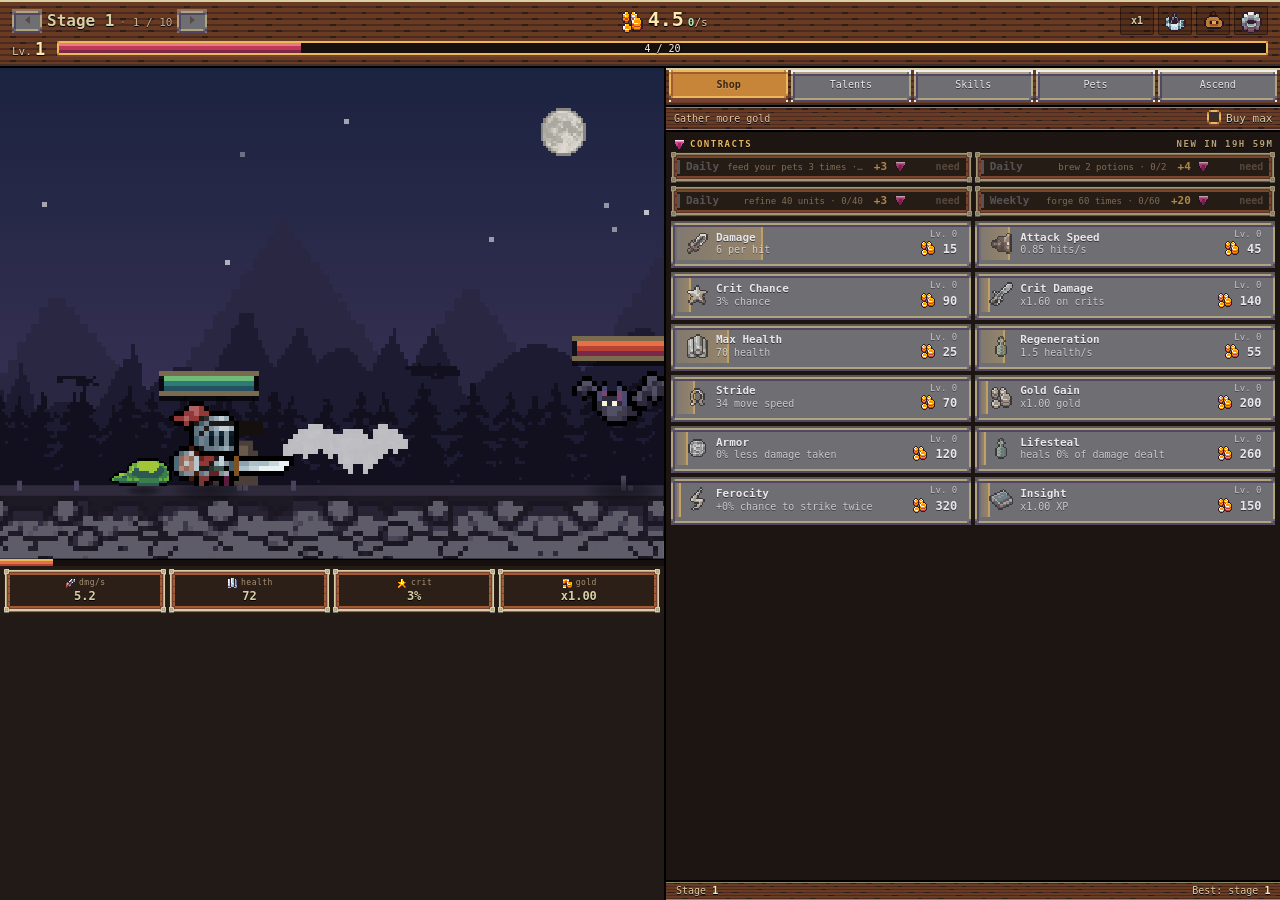
==== index.html @ 972f8a3c "The ladder gets its true top: Awaken keeps its trophies, the Singularity becomes a door The first cu" ====
<!DOCTYPE html>
<html lang="en">
<head>
<meta charset="utf-8">
<meta name="viewport" content="width=device-width, initial-scale=1, viewport-fit=cover, user-scalable=no">
<meta name="theme-color" content="#14121c">
<meta name="description" content="Idle RPG: the hero walks a straight line, kills on its own and clears stages while you buy upgrades, level up and spend skill points.">
<title>Little RPG</title>
<link rel="icon" href="assets/icons/icons.png" type="image/png">
<link rel="stylesheet" href="styles.css">
</head>
<body>

<div id="app">

  <!-- ===== UI ===== -->
  <header class="hud" id="hud">
    <div class="hud__row">
      <div class="hud__stage">
        <button class="stepper stepper--prev" id="stage-prev" type="button" aria-label="Previous stage"></button>
        <span class="hud__stage-label">
          <span class="hud__stage-name" id="stage-name">Stage 1</span>
          <span class="hud__stage-sub" id="stage-sub">0 / 10</span>
        </span>
        <button class="stepper stepper--next" id="stage-next" type="button" aria-label="Next stage"></button>
      </div>
      <span class="purse">
        <i class="ico ico--gold"></i><b class="purse__now" id="stat-gold">0</b>
        <span class="purse__rate"><b id="stat-gps">0</b>/s</span>
      </span>
      <!-- Top right, where settings live everywhere else. The store sits
           beside it and only exists when a real one answered: see
           src/store/billing.js. -->
      <span class="hud__tools">
        <!-- Sim speed. x2 opens with the first rebirth, x3 with the first
             awakening; a tap past the gate says which door is shut. -->
        <button class="hud__btn hud__btn--speed" id="btn-speed" type="button"
                aria-label="Game speed">x1</button>
        <!-- The boards. Only exists when a backend is configured
             (src/net/config.js); an unconfigured build stays fully offline. -->
        <button class="hud__btn" id="btn-ranks" type="button" hidden
                aria-label="Leaderboards"><i class="ico ico--crown"></i></button>
        <button class="hud__btn" id="btn-store" type="button"
                aria-label="Store"><i class="ico ico--shop"></i></button>
        <button class="hud__btn" id="btn-options" type="button"
                aria-label="Options"><i class="ico ico--gear"></i></button>
      </span>
    </div>
    <div class="hud__row hud__row--xp">
      <span class="hud__lvl">Lv.<b id="stat-level">1</b></span>
      <!-- Row two, not beside the gold: the top row is already clipping its
           own rate at 320px. Stays out of sight until a dungeon pays the
           first one, so the shop introduces itself by handing you something. -->
      <button class="fed gems" id="gem-pill" type="button" hidden>
        <i class="ico ico--sm ico--gem"></i><b id="stat-gems">0</b>
      </button>
      <span class="fed" id="fed" hidden><i class="ico ico--sm ico--regen"></i><b id="fed-time">0</b>s</span>
      <span class="fed" id="brews" hidden><i class="ico ico--sm ico--bolt"></i><b id="brews-n">0</b></span>
      <div class="xpbar" role="progressbar" aria-label="Experience">
        <div class="xpbar__fill" id="xp-fill"></div>
        <span class="xpbar__text" id="xp-text">0 / 20</span>
      </div>
    </div>
  </header>

  <!-- ===== FIGHT =====
       The arena and the stat readout travel together: portrait stacks them
       like every other band (`display: contents`, so this wrapper is not
       even a box), landscape makes them the left column. -->
  <div class="stage-col">
  <section class="arena" id="arena">
    <canvas id="stage"></canvas>
    <div class="arena__progress">
      <div class="arena__progress-fill" id="stage-progress"></div>
    </div>
    <div class="arena__boss" id="boss-timer" hidden>
      <i class="ico ico--boss"></i><span id="boss-timer-value">0.0</span>s
    </div>
    <div class="arena__toast" id="toast" hidden></div>
    <!-- Contextual action, bottom of the arena: retry a held boss, enter a
         dungeon, or walk out of one. Only ever one at a time. -->
    <div class="arena__act" id="arena-act" hidden>
      <button class="act-btn" id="act-boss" type="button" hidden>Try boss</button>
      <button class="act-btn" id="act-enter" type="button" hidden></button>
      <button class="act-btn act-btn--blood" id="act-blood" type="button" hidden>Bloodmoon</button>
      <button class="act-btn act-btn--out" id="act-leave" type="button" hidden>Leave</button>
    </div>
  </section>

  <dl class="statbar">
    <div><dt><i class="ico ico--sm ico--damage"></i>dmg/s</dt><dd id="sb-dps">0</dd></div>
    <div><dt><i class="ico ico--sm ico--health"></i>health</dt><dd id="sb-hp">0</dd></div>
    <div><dt><i class="ico ico--sm ico--crit"></i>crit</dt><dd id="sb-crit">0%</dd></div>
    <div><dt><i class="ico ico--sm ico--gold"></i>gold</dt><dd id="sb-gold">x1</dd></div>
  </dl>
  </div>

  <!-- ===== TABBED PANEL ===== -->
  <section class="panel">
    <nav class="tabs" id="tabs" role="tablist">
      <button class="tab is-on" data-tab="upgrades" type="button" role="tab">Shop</button>
      <button class="tab" data-tab="talents" type="button" role="tab">
        Talents<i class="pip" id="pip-talents" hidden></i>
      </button>
      <button class="tab" data-tab="forge" type="button" role="tab" id="tab-forge" hidden>
        Forge<i class="pip" id="pip-forge" hidden></i>
      </button>
      <!-- from here the strip reads as the journey: work, friends, the
           dead, the sky, the leap -->
      <button class="tab" data-tab="skills" type="button" role="tab">
        Skills<i class="pip" id="pip-skills" hidden></i>
      </button>
      <button class="tab" data-tab="pets" type="button" role="tab">
        Pets<i class="pip" id="pip-pets" hidden></i>
      </button>
      <!-- the hall a rebirth opens: your past lives shop for you -->
      <button class="tab" data-tab="hall" type="button" role="tab" id="tab-hall" hidden>
        Ancestors<i class="pip" id="pip-hall" hidden></i>
      </button>
      <!-- the awakening's own rewards: the bestiary and the jewels -->
      <button class="tab" data-tab="awaken" type="button" role="tab" id="tab-awaken" hidden>
        Awaken
      </button>
      <button class="tab" data-tab="prestige" type="button" role="tab">
        Ascend<i class="pip" id="pip-prestige" hidden></i>
      </button>
      <!-- past every reset: the sky the Singularity ceremony opens -->
      <button class="tab" data-tab="cosmos" type="button" role="tab" id="tab-cosmos" hidden>
        Singularity<i class="pip" id="pip-cosmos" hidden></i>
      </button>
    </nav>

    <!-- tab 1: gold upgrades, with the day's contracts pinned on top -->
    <div class="pane is-on" id="pane-upgrades">
      <div class="pane__head">
        <span class="pane__hint" id="shop-hint"></span>
        <label class="toggle">
          <input type="checkbox" id="buy-max">
          <span>Buy max</span>
        </label>
      </div>
      <ul class="shop" id="shop-list">
        <li class="quests" id="quests-wrap">
          <h3 class="sect sect--quests"><i class="ico ico--sm ico--gem"></i>
            <span id="quests-title">Contracts</span>
            <em class="quests__next" id="quests-next"></em></h3>
          <div class="keys" id="quests"></div>
        </li>
      </ul>
    </div>

    <!-- tab 2: skill trees (levels and relics) -->
    <div class="pane" id="pane-talents">
      <div class="pane__head">
        <div class="segmented" id="tree-switch">
          <button class="is-on" data-tree="talents" type="button">Talents</button>
          <button data-tree="relics" type="button">Relics</button>
          <button data-tree="souls" type="button" id="tree-tab-souls" hidden>
            Souls<i class="pip" id="pip-souls" hidden></i>
          </button>
        </div>
        <span class="pane__points" id="tree-points"></span>
        <button class="link" id="btn-respec" type="button">respec</button>
      </div>
      <p class="pane__detail" id="tree-detail">Tap a node to invest.</p>
      <div class="tree-scroll" id="tree-talents"></div>
      <div class="tree-scroll" id="tree-relics" hidden></div>
      <div class="tree-scroll" id="tree-souls" hidden></div>
    </div>

    <!-- tab 3: gathering skills. One tool at a time, which is the tradeoff. -->
    <div class="pane" id="pane-skills">
      <div class="pane__head">
        <div class="segmented" id="skill-switch">
          <button class="is-on" data-skill="mining" type="button">Mining</button>
          <button data-skill="chopping" type="button">Chopping</button>
          <button data-skill="fishing" type="button">Fishing</button>
          <button data-skill="farming" type="button">Farming</button>
          <button data-skill="smithing" type="button">Smithing</button>
          <button data-skill="alchemy" type="button">Alchemy</button>
          <button data-skill="cooking" type="button">Cooking</button>
        </div>
        <button class="link" id="btn-respec-skill" type="button">respec</button>
      </div>

      <div class="skillbar">
        <span class="pane__points" id="skill-points"></span>
        <button class="equip" id="skill-equip" type="button">
          <i class="ico ico--lg" id="equip-icon"></i>
          <span id="equip-label">Equip</span>
        </button>
        <div class="xpbar" role="progressbar" aria-label="Skill experience">
          <div class="xpbar__fill xpbar__fill--ore" id="skill-xp-fill"></div>
          <span class="xpbar__text" id="skill-xp-text">0 / 30</span>
        </div>
      </div>

      <div class="stock" id="stock"></div>

      <!-- smithing has no line and no tool: it shows what it does instead -->
      <div class="workshop" id="workshop" hidden>
        <h3 class="sect"><i class="ico ico--sm ico--relic"></i> Dungeon keys</h3>
        <div class="keys" id="keys"></div>
        <h3 class="sect"><i class="ico ico--sm ico--dust"></i> What smithing gives you</h3>
        <dl class="odds" id="smith-odds"></dl>
        <dl class="facts">
          <div><dt>Forge cost</dt><dd id="smith-cost">x1</dd></div>
          <div><dt>Refining, all skills</dt><dd id="smith-refine">x1</dd></div>
          <div><dt>Dust back on a miss</dt><dd id="smith-scrap">30%</dd></div>
          <div><dt>Never rolls below</dt><dd id="smith-floor">Common</dd></div>
        </dl>
      </div>

      <!-- alchemy has no line either: its bench is the cauldron, and every
           brew levels the skill. Shown only on the Alchemy switch. -->
      <div class="workshop" id="cauldron-wrap" hidden>
        <h3 class="sect" id="cauldron-title"><i class="ico ico--sm ico--regen"></i> Cauldron</h3>
        <div class="keys" id="cauldron"></div>
      </div>

      <!-- cooking's bench: dishes out of farming's crates -->
      <div class="workshop" id="kitchen-wrap" hidden>
        <h3 class="sect" id="kitchen-title"><i class="ico ico--sm ico--cookpot"></i> Kitchen</h3>
        <div class="keys" id="kitchen"></div>
      </div>

      <div class="mine-tools" id="tool-wrap">
        <button class="slot" id="tool-buy" type="button">
          <i class="ico ico--lg" id="tool-icon"></i>
          <span>
            <span class="slot__name" id="tool-name">Worn Pick</span>
            <span class="slot__effect" id="tool-effect"></span>
          </span>
          <span class="slot__cost" id="tool-cost"></span>
        </button>
      </div>

      <p class="pane__detail" id="skill-detail">Tap a node to invest.</p>
      <div class="tree-scroll" id="tree-mining"></div>
      <div class="tree-scroll" id="tree-chopping" hidden></div>
      <div class="tree-scroll" id="tree-fishing" hidden></div>
      <div class="tree-scroll" id="tree-smithing" hidden></div>
      <div class="tree-scroll" id="tree-alchemy" hidden></div>
      <div class="tree-scroll" id="tree-farming" hidden></div>
      <div class="tree-scroll" id="tree-cooking" hidden></div>
    </div>

    <!-- tab: the Awaken layer's own rewards, open from the first awakening:
         the bestiary's kill ledger and the soul-cut jewels. -->
    <div class="pane" id="pane-awaken">
      <div class="pane__head">
        <div class="segmented" id="awaken-switch">
          <button class="is-on" data-lore="hunt" type="button">Bestiary</button>
          <button data-lore="jewels" type="button">Jewels</button>
        </div>
        <span class="pane__points">
          <i class="ico ico--sm ico--orb"></i> <b id="awaken-souls">0</b>
        </span>
      </div>
      <p class="pane__detail" id="awaken-detail"></p>
      <!-- The bestiary: every kill counted by name, notches paying grudge -->
      <div class="keys omni" id="hunt-list"></div>
      <!-- The jewels: four stones, three facets each, priced in souls -->
      <div class="keys" id="jewel-list" hidden></div>
    </div>

    <!-- tab: the Singularity (the ceremony past every reset opens it).
         The sky and nothing else: planets, stars, the Omniscience ledger. -->
    <div class="pane" id="pane-cosmos">
      <div class="pane__head">
        <div class="segmented" id="cosmos-switch">
          <button class="is-on" data-sky="planetarium" type="button">Planetarium</button>
          <button data-sky="constellations" type="button" id="sky-stars">Constellations</button>
          <button data-sky="omni" type="button">Omniscience</button>
        </div>
        <span class="pane__points">
          <i class="ico ico--sm ico--telescope"></i> <b id="planets-found">0/8</b>
        </span>
      </div>
      <p class="pane__detail" id="cosmos-detail"></p>
      <div class="skyline" id="planetarium"></div>
      <div class="skyline" id="constellations" hidden></div>
      <!-- Omniscience: the ledger of every pile ever gained, one buff each -->
      <div class="keys omni" id="omni-list" hidden></div>
    </div>

    <!-- tab 4: forge (shows up after the first rebirth) -->
    <div class="pane" id="pane-forge">
      <div class="pane__head">
        <span class="pane__points"><i class="ico ico--sm ico--dust"></i> <b id="dust-have">0</b> dust</span>
        <label class="toggle" id="autocraft-wrap" hidden>
          <input type="checkbox" id="autocraft">
          <span>Auto forge</span>
        </label>
      </div>
      <p class="pane__detail" id="forge-detail">
        Mobs drop <b>soul dust</b>. Each forge rolls a rarity: better than what
        you wear and it swaps itself in, worse and it turns back into dust.
      </p>
      <div class="forge" id="forge-list"></div>
      <!-- Rare-or-better pieces carry an affix; dust rerolls it. Hidden
           until the first enchanted item exists to argue about. -->
      <div class="quests" id="ench-wrap" hidden>
        <h3 class="sect"><i class="ico ico--sm ico--dust"></i> <span id="ench-title">Enchants</span></h3>
        <div class="keys" id="ench-list"></div>
      </div>
      <!-- The parade's fitted pieces: forged here, worn on the road. -->
      <div class="quests" id="petarmor-wrap">
        <h3 class="sect"><i class="ico ico--sm ico--shield"></i> <span id="petarmor-title">Pet armor</span></h3>
        <div class="keys" id="petarmor-list"></div>
      </div>
      <dl class="odds" id="odds"></dl>
      <p class="foot-note">Odds move with <b>Smithing</b>, on the Skills tab.
        Dungeon <b>keys</b> are forged there too.<br>
        <span id="set-status"></span></p>
    </div>

    <!-- tab: the Hall of Ancestors (opens with the first rebirth). Every
         reset leaves a spirit; each one auto-buys the shop row you assign
         it, out of whatever the gold reserve leaves free. -->
    <div class="pane" id="pane-hall">
      <div class="pane__head">
        <span class="pane__hint" id="hall-reserve-label">Gold reserve</span>
        <div class="segmented" id="reserve-switch">
          <button data-reserve="0" type="button">0%</button>
          <button class="is-on" data-reserve="0.25" type="button">25%</button>
          <button data-reserve="0.5" type="button">50%</button>
          <button data-reserve="0.75" type="button">75%</button>
        </div>
        <span class="pane__points">
          <i class="ico ico--sm ico--orb"></i> <b id="spirits-n">0/8</b>
        </span>
      </div>
      <p class="pane__detail" id="hall-detail"></p>
      <!-- the hall-wide blessing: every gather pays more types of its line -->
      <div class="keys" id="hall-bless"></div>
      <div class="pets" id="hall-list"></div>
    </div>

    <!-- tab 5: pets. The slime is free; the rest are objectives. -->
    <div class="pane" id="pane-pets">
      <div class="pane__head">
        <span class="pane__hint">Every tamed pet's buff is on.</span>
        <span class="pane__points"><i class="ico ico--sm ico--fish"></i> <b id="pets-count">1/5</b></span>
      </div>
      <p class="pane__detail" id="pet-detail">
        Pets are tamed by <b>playing the game's pillars</b> and levelled by
        <b>feeding them raw fish</b> of their own water. All their buffs
        stack and levels survive <b>everything</b>. And <b>one of them,
        your pick, walks beside you</b>.
      </p>
      <div class="pets" id="pets-list"></div>
    </div>

    <!-- tab 6: ascension, the two reset layers -->
    <div class="pane" id="pane-prestige">
      <div class="pane__head">
        <div class="segmented" id="asc-switch">
          <button class="is-on" data-asc="rebirth" type="button">Rebirth</button>
          <button data-asc="awaken" type="button">Awaken<i class="pip" id="pip-awaken" hidden></i></button>
          <button data-asc="singularity" type="button" id="asc-sing-tab" hidden>Singularity</button>
          <button data-asc="feats" type="button">Feats</button>
        </div>
        <span class="pane__points" id="asc-souls" hidden>
          <i class="ico ico--sm ico--orb"></i> <b id="souls-have">0</b> soul(s)
        </span>
      </div>

      <!-- layer 1: rebirth pays relics -->
      <div class="prestige" id="asc-rebirth">
        <div class="prestige__gain">
          <i class="ico ico--lg ico--relic"></i>
          <div>
            <strong id="pres-gain">0</strong> relic(s)
            <small>if you rebirth now</small>
          </div>
        </div>

        <dl class="facts">
          <div><dt>Relics banked</dt><dd id="pres-have">0</dd></div>
          <div><dt>Rebirths</dt><dd id="pres-count">0</dd></div>
          <div><dt>Deepest stage</dt><dd id="pres-best">1</dd></div>
          <div><dt>Next relic</dt><dd id="pres-next">stage 25</dd></div>
          <!-- the sprint: deepest stage inside a run's first 30 minutes -->
          <div><dt>Best sprint</dt><dd id="pres-sprint">n/a</dd></div>
          <div><dt>This run</dt><dd id="pres-clock">0m</dd></div>
        </dl>

        <p class="prestige__note">
          Rebirth wipes <b>stage, gold, upgrades, level and skill points</b>.<br>
          You keep your <b>relics</b> and the <b>relic tree</b>, which you spend
          on the Talents tab, plus everything on the <b>Skills</b> tab:
          mining levels, ore, bars and your pick.
        </p>

        <button class="big-btn" id="pres-go" type="button" disabled>Rebirth</button>

        <section class="perks" id="perks" hidden>
          <h3>Permanent bonuses</h3>
          <ul id="perks-list"></ul>
        </section>

      </div>

      <!-- feats: lifetime marks, each worth a small permanent bonus -->
      <div class="prestige" id="asc-feats" hidden>
        <p class="prestige__note">
          Feats are lifetime marks: the counters never reset, not even on an
          awakening, and each finished feat pays a <b>small permanent
          bonus</b> forever.
        </p>
        <ul class="featlist" id="feats-list"></ul>
      </div>

      <!-- layer 2: awakening resets the relic layer too and pays souls -->
      <div class="prestige" id="asc-awaken" hidden>
        <div class="prestige__gain prestige__gain--soul">
          <i class="ico ico--lg ico--orb"></i>
          <div>
            <strong id="awk-gain">0</strong> soul(s)
            <small>if you awaken now</small>
          </div>
        </div>

        <dl class="facts">
          <div><dt>Souls to spend</dt><dd id="awk-have">0</dd></div>
          <div><dt>Awakenings</dt><dd id="awk-count">0</dd></div>
          <div><dt>Souls spent</dt><dd id="awk-spent">0</dd></div>
          <div><dt>Next soul</dt><dd id="awk-next">50 relics</dd></div>
        </dl>

        <!-- The path: one free choice per awakening. Hidden until the
             first awakening puts a choice on the table. -->
        <section class="quests" id="paths" hidden>
          <h3 class="sect"><i class="ico ico--sm ico--orb"></i> <span id="paths-title">Path</span></h3>
          <div class="keys" id="path-list"></div>
          <p class="pane__detail" id="path-note"></p>
        </section>

        <p class="prestige__note">
          Awakening wipes everything Rebirth wipes <b>plus relics, the relic
          tree, rebirths, dust and gear</b>. You keep your <b>souls</b>, the
          <b>soul tree</b> they buy on the Talents tab, and everything on the
          <b>Skills</b> tab. Souls come from every relic this ascension has
          earned (<b id="awk-progress">0</b> so far).
        </p>

        <button class="big-btn" id="awk-go" type="button" disabled>Awaken</button>

        <button class="link link--danger" id="btn-reset" type="button">Erase everything and start over</button>
      </div>

      <!-- The Singularity: a door, not a wipe. Crossed once, forever. -->
      <div class="prestige" id="asc-singularity" hidden>
        <div class="prestige__gain prestige__gain--soul">
          <i class="ico ico--lg ico--telescope"></i>
          <div>
            <strong id="sing-state">The sky is sealed</strong>
            <small id="sing-need"></small>
          </div>
        </div>
        <p class="prestige__note" id="sing-note"></p>
        <button class="big-btn" id="sing-go" type="button" disabled>Singularity</button>
      </div>
    </div>

    <footer class="foot">
      <span>Stage <b id="stat-stage-foot">1</b></span>
      <span class="foot__best">Best: stage <b id="stat-best">1</b></span>
    </footer>
  </section>

</div>

<!-- Options: the one modal in the game, scrollable, board-framed. -->
<div class="modal" id="options" hidden>
  <div class="modal__box">
    <h3 class="sect" id="opt-title">Options</h3>
    <div class="modal__scroll">
      <label class="toggle opt-row">
        <input type="checkbox" id="opt-sfx">
        <span>Sound effects</span>
      </label>
      <label class="toggle opt-row">
        <input type="checkbox" id="opt-music">
        <span>Music</span>
      </label>
      <label class="toggle opt-row">
        <input type="checkbox" id="opt-float">
        <span>Damage numbers</span>
      </label>
      <div class="opt-row opt-row--lang">
        <span id="opt-lang">Language</span>
        <div class="segmented" id="lang-switch">
          <button data-lang="en" type="button">EN</button>
          <button data-lang="pt" type="button">PT</button>
        </div>
      </div>
      <p class="opt-note" id="opt-save-note">Back up or move your save between devices.</p>
      <div class="opt-row opt-row--buttons">
        <button class="equip" id="btn-export" type="button">Export save</button>
        <button class="equip" id="btn-import" type="button">Import save</button>
      </div>
      <!-- The import pane: a real textarea instead of window.prompt, which
           some Android webviews swallow whole and phone keyboards truncate. -->
      <div class="import-pane" id="import-pane" hidden>
        <textarea id="import-text" rows="4" spellcheck="false"></textarea>
        <div class="opt-row opt-row--buttons">
          <label class="equip" id="import-file-label">Read a file
            <input type="file" id="import-file" accept=".txt,text/plain" hidden>
          </label>
          <button class="equip" id="import-go" type="button">Replace and load</button>
        </div>
        <p class="opt-note" id="import-note">This replaces the current save on this device.</p>
      </div>
    </div>
    <button class="act-btn" id="options-close" type="button">Close</button>
  </div>
</div>

<!-- The gem shop. Opened from the HUD purse, so it costs no tab. -->
<div class="modal" id="gemshop" hidden>
  <div class="modal__box">
    <h3 class="sect" id="gem-title"><i class="ico ico--sm ico--gem"></i> Gem shop</h3>
    <div class="modal__scroll">
      <p class="opt-note" id="gem-note">
        Gems come out of <b>dungeon clears</b>, and going deeper than you ever
        have pays a bounty. Everything here is a <b>consumable</b>: gems buy
        pace, never a ceiling.
      </p>
      <div class="wares" id="wares"></div>
      <p class="opt-note" id="gem-more" hidden>
        Out of gems? Clear a dungeon, or tap the pouch up top.
      </p>
    </div>
    <button class="act-btn" id="gemshop-close" type="button">Close</button>
  </div>
</div>

<!-- The boards: three leagues split by how the save was funded, two boards
     each. Scores are honest claims, not proofs -- see src/net/leaderboard.js
     for the trust model, supabase/schema.sql for the server's manners. -->
<div class="modal" id="ranks" hidden>
  <div class="modal__box">
    <h3 class="sect" id="ranks-title"><i class="ico ico--sm ico--crown"></i> Leaderboards</h3>
    <div class="modal__scroll">
      <div class="segmented segmented--ranks" id="league-switch">
        <button data-league="pure" type="button">Pure</button>
        <button data-league="gilded" type="button">Gilded</button>
        <button data-league="patron" type="button">Patron</button>
      </div>
      <div class="segmented segmented--ranks" id="board-switch">
        <button class="is-on" data-board="sprint" type="button">Weekly sprint</button>
        <button data-board="best" type="button">Best stage</button>
      </div>
      <p class="opt-note" id="ranks-note"></p>
      <div class="ranklist" id="rank-list"></div>
      <div class="opt-row opt-row--buttons">
        <input class="rank-name" id="rank-name" maxlength="16" autocomplete="off">
        <button class="equip" id="rank-save" type="button">Save name</button>
      </div>
      <p class="opt-note" id="ranks-foot"></p>
    </div>
    <button class="act-btn" id="ranks-close" type="button">Close</button>
  </div>
</div>

<!-- The store. The ONLY place in the game that asks for money, and it only
     exists when a real store answered -- see src/store/billing.js. -->
<div class="modal" id="store" hidden>
  <div class="modal__box">
    <h3 class="sect" id="store-title"><i class="ico ico--sm ico--shop"></i> Store</h3>
    <div class="modal__scroll">
      <p class="opt-note" id="store-note">
        Gems buy pace, never a ceiling, and <b>every gem here can also be
        earned</b> by clearing dungeons. Purchases are handled by the app
        store; the game never sees your payment details.
      </p>
      <div class="wares" id="packs"></div>
      <!-- No app store answered. Say so plainly rather than showing a shelf
           of things that cannot be bought. -->
      <p class="opt-note" id="store-empty" hidden>
        <b>This copy of the game sells nothing.</b> There is no app store
        attached to it, so there is nothing here to buy and no way for it to
        take your money. Every gem in the game comes out of a dungeon: forge
        a key on the Skills tab and go spend it.
      </p>
    </div>
    <button class="act-btn" id="store-close" type="button">Close</button>
  </div>
</div>

<!-- Little RPG is a landscape game. On a phone held upright there is a way
     out of that -- turn it -- so say so instead of squeezing the game into a
     column. Only shown on touch devices: a narrow desktop window cannot be
     rotated, and telling someone to turn their monitor is not advice. -->
<div class="rotate" id="rotate" aria-hidden="true">
  <i class="rotate__phone"></i>
  <p class="rotate__say" id="rotate-say">Turn your phone sideways</p>
  <small class="rotate__note" id="rotate-note">Little RPG is played in landscape.</small>
</div>

<div class="loading" id="loading"><span>loading...</span></div>

<script type="module" src="src/main.js"></script>
</body>
</html>
---- styles.css ----
/* ============================================================
   Little RPG, an idle auto-battler
   Three bands: UI (top) / Fight (arena) / tabbed panel

   The chrome is Mini Medieval art, not CSS pretending to be it:
   every card, strip, bar and node is a 9-sliced sprite from
   assets/ui/. The palette below is sampled straight out of those
   sprites, so borders and fills agree instead of clashing.
   ============================================================ */

:root {
  /* Mini Medieval palette, sampled from the sprites */
  --wood:      #a15c34;
  --wood-dk:   #764032;
  --wood-dkr:  #402e2b;
  --stone:     #6f6e72;
  --stud:      #aea47e;
  --cream:     #dacea4;
  --gold:      #ebb85b;
  --gold-dp:   #c78539;
  --red:       #e67146;
  --red-dp:    #b74132;
  --crimson:   #7a2849;
  --green:     #6dba79;
  --teal:      #2a7d75;
  --pink:      #e67a84;
  --lime:      #c9c03d;

  /* surfaces: dark end of the same warm ramp */
  --bg:        #221a16;
  --bg-deep:   #120e0c;
  --slate:     #1c1512;
  --slate-2:   #241b16;

  --ink:       #f2e6c8;
  --ink-dim:   #a89272;
  --ink-mute:  #6f5f4c;
  --ink-dark:  #3a2410;   /* text sitting on gold */

  /* pixel scale for the UI art (8px Mini Medieval sprites) */
  --px: 2;
}

* { box-sizing: border-box; margin: 0; padding: 0; }

html, body {
  height: 100%;
  overflow: hidden;
  background: var(--bg-deep);
  color: var(--ink);
  font-family: ui-monospace, "SF Mono", "Cascadia Mono", Menlo, Consolas, monospace;
  font-size: 14px;
  -webkit-text-size-adjust: 100%;
  -webkit-tap-highlight-color: transparent;
}

body { display: flex; justify-content: center; }

#app {
  display: flex;
  flex-direction: column;
  width: 100%;
  max-width: 460px;
  height: 100%;
  height: 100dvh;
  background: var(--bg);
  box-shadow: 0 0 0 1px #000, 0 0 60px #0008;
  overflow: hidden;
}

/* ============================================================
   How the Mini Medieval art is applied

   board.png   frame around every card, sliced 6/6/7/6 WITHOUT `fill`, so the
               element keeps its own background and only the frame and its
               corner studs come from the sprite. `round` tiles the plank
               seam down the rails instead of smearing it.
   button.png  buttons, sliced 3/3/4/3 WITH `fill`: the gold face is part of
               the sprite. button_disabled swaps in for the off state and
               button_pressed for :active.
   wood.png    seamless plank tile, 32px across and repeating every 3px down.
               Always laid under a dark scrim: the raw plank is a light tan
               and small cream text on it reads as mud.
   bar_track   hollow in the middle, so a bar scales to any height and the
               coloured fill sprite inside shows through.
   frame_gem   tree nodes; frame_lit is the same frame with the gems lit, for
               a node that is maxed.
   scroll.png  parchment, sliced 3/5/4/5 WITH `fill`, for explanatory text.

   Every rule below sets these inline rather than sharing a utility class,
   because --px (the pixel scale) differs per element and the border widths
   are derived from it.
   ============================================================ */

/* --- icons (Raven Fantasy strip, 32px each) --- */
.ico {
  --i: 0;
  --n: 64;
  display: inline-block;
  width: 16px;
  height: 16px;
  flex: none;
  background-image: url(assets/icons/icons.png);
  background-size: calc(var(--n) * 16px) 16px;
  background-position: calc(var(--i) * -16px) 0;
  background-repeat: no-repeat;
  image-rendering: pixelated;
  vertical-align: -3px;
}
.ico--damage        { --i: 0; }
.ico--attack_speed  { --i: 1; }
.ico--crit          { --i: 2; }
.ico--crit_power    { --i: 3; }
.ico--gold          { --i: 4; }
.ico--health        { --i: 5; }
.ico--regen         { --i: 6; }
.ico--stride        { --i: 7; }
.ico--boss          { --i: 8; }
.ico--stage         { --i: 9; }
.ico--book          { --i: 10; }
.ico--shield        { --i: 11; }
.ico--orb           { --i: 12; }
.ico--crown         { --i: 13; }
.ico--torch         { --i: 14; }
.ico--dagger        { --i: 15; }
.ico--bag           { --i: 16; }
.ico--scout         { --i: 17; }
.ico--relic         { --i: 18; }
.ico--it_sword      { --i: 19; }
.ico--it_chest      { --i: 20; }
.ico--it_helm       { --i: 21; }
.ico--it_pants      { --i: 22; }
.ico--it_boot       { --i: 23; }
.ico--it_amulet     { --i: 24; }
.ico--it_ring       { --i: 25; }
.ico--dust          { --i: 26; }
.ico--gear          { --i: 27; }
.ico--bolt          { --i: 28; }
.ico--ore           { --i: 29; }
.ico--bar           { --i: 30; }
.ico--pick          { --i: 31; }
.ico--axe           { --i: 32; }
.ico--rod           { --i: 33; }
.ico--log           { --i: 34; }
.ico--plank         { --i: 35; }
.ico--fish          { --i: 36; }
.ico--gem           { --i: 37; }
.ico--shop          { --i: 38; }
/* the farm and the kitchen, generated in PixelLab and appended to the strip */
.ico--seedling      { --i: 39; }
.ico--hoe           { --i: 40; }
.ico--crate         { --i: 41; }
.ico--cookpot       { --i: 42; }
.ico--stew          { --i: 43; }
.ico--pie           { --i: 44; }
.ico--rations       { --i: 45; }
.ico--jam           { --i: 46; }
/* the night sky, same origin */
.ico--luna          { --i: 47; }
.ico--mercury       { --i: 48; }
.ico--venus         { --i: 49; }
.ico--mars          { --i: 50; }
.ico--jupiter       { --i: 51; }
.ico--saturn        { --i: 52; }
.ico--uranus        { --i: 53; }
.ico--neptune       { --i: 54; }
.ico--telescope     { --i: 55; }
/* the charted constellations */
.ico--sword         { --i: 56; }
.ico--plough        { --i: 57; }
.ico--owl           { --i: 58; }
.ico--anvilstars    { --i: 59; }
.ico--chalice       { --i: 60; }
.ico--river         { --i: 61; }
.ico--twins         { --i: 62; }
.ico--crownstars    { --i: 63; }

.ico--lg { width: 24px; height: 24px; background-size: calc(var(--n) * 24px) 24px; background-position: calc(var(--i) * -24px) 0; }
.ico--sm { width: 12px; height: 12px; background-size: calc(var(--n) * 12px) 12px; background-position: calc(var(--i) * -12px) 0; vertical-align: -2px; }

/* ============================================================
   UI: top band, a wooden shelf
   ============================================================ */
.hud {
  flex: none;
  position: relative;
  padding: 3px 8px 4px;
  padding-top: calc(3px + env(safe-area-inset-top));
  display: flex;
  flex-direction: column;
  gap: 2px;
  background-color: var(--wood);
  background-image: linear-gradient(#00000059, #00000059), url(assets/ui/wood.png);
  background-size: auto, calc(32px * var(--px)) calc(6px * var(--px));
  image-rendering: pixelated;
  box-shadow: inset 0 2px 0 var(--cream), inset 0 -2px 0 var(--wood-dkr);
  border-bottom: 2px solid #000;
}
/* everything written on wood gets a hard shadow so it stays legible */
.hud, .hud * { text-shadow: 0 1px 0 #000, 0 0 3px #0009; }

.hud__row {
  display: flex;
  align-items: center;
  justify-content: space-between;
  gap: 8px;
}

.hud__stage {
  display: flex;
  align-items: center;
  gap: 3px;
}

/* One line, not a stack: "Stage 27 · 3/10". The stack was a whole HUD row. */
.hud__stage-label {
  display: flex;
  align-items: baseline;
  gap: 5px;
  min-width: 0;
  line-height: 1.1;
}
.hud__stage-name {
  font-size: 12px;
  font-weight: 700;
  color: var(--cream);
  white-space: nowrap;
}
.hud__stage-name.is-boss { color: #ffc7b0; }
.hud__stage-sub { font-size: 9px; color: #e2c9a5; opacity: .85; white-space: nowrap; }
.hud__stage-sub::before { content: '· '; opacity: .6; }

/* The steppers are real pack buttons, not glyphs floating on the wood. The
   arrow is drawn with borders rather than typed: U+25B6 renders as a tofu
   box in some monospace stacks, and a shape that small cannot survive a
   font fallback. */
.stepper {
  --px: 2;
  display: grid;
  place-items: center;
  width: 26px;
  height: 21px;
  padding: 0;
  border: 0;
  cursor: pointer;
  border-style: solid;
  border-width: calc(var(--px) * 3px) calc(var(--px) * 3px) calc(var(--px) * 4px);
  border-image-source: url(assets/ui/button.png);
  border-image-slice: 3 3 4 3 fill;
  border-image-repeat: stretch;
  image-rendering: pixelated;
}
.stepper::before {
  content: '';
  width: 0;
  height: 0;
  border-top: 4px solid transparent;
  border-bottom: 4px solid transparent;
}
.stepper--prev::before { border-right: 5px solid var(--ink-dark); }
.stepper--next::before { border-left: 5px solid var(--ink-dark); }
.stepper:disabled { border-image-source: url(assets/ui/button_disabled.png); cursor: default; }
.stepper:disabled::before { opacity: .45; }
.stepper:not(:disabled):active {
  transform: translateY(1px);
  border-image-source: url(assets/ui/button_pressed.png);
}

/* Gold is the number that runs the game: it keeps the size, and the rate
   sits beside it instead of under it. The stack was the other HUD row. */
.purse {
  display: flex;
  align-items: baseline;
  gap: 4px;
  line-height: 1.05;
  min-width: 0;
}
.purse .ico { align-self: center; }
.purse__now {
  font-size: 15px;
  font-weight: 700;
  color: #ffe9ae;
}
.purse__rate { font-size: 9px; color: #e2c9a5; white-space: nowrap; }
.purse__rate b { color: #b8f0bd; font-weight: 700; }

/* The gem purse doubles as the door to its shop, so it is a button rather
   than a readout. It wears .fed as well, which is the HUD's chip shape, and
   only adds what a button needs: a hit area and a press. Flat on the wood on
   purpose, because a framed button up here would compete with the steppers. */
.gems {
  flex: none;
  padding: 1px 4px 2px;
  font: inherit;
  font-size: 9px;
  color: #ff9ed2;
  cursor: pointer;
  background: #0003;
  border: 1px solid #0006;
  border-radius: 2px;
}
.gems:active { transform: translateY(1px); }

/* A keystone: the node at the end of a branch that wanted the whole branch.
   Gold rail and a lit frame, so it reads as a destination rather than one
   more rung. */
.node--key {
  border-image-source: url(assets/ui/frame_lit.png);
  box-shadow: 0 0 0 1px #ebb85b55, 0 0 10px #ebb85b22;
}
.node--key.is-locked { box-shadow: none; opacity: .55; }

/* --- gem shop --- */
.wares { display: grid; gap: 6px; }
.ware {
  --px: 1;
  display: grid;
  grid-template-columns: 26px 1fr auto;
  align-items: center;
  gap: 7px;
  padding: 5px 7px 6px;
  font: inherit;
  text-align: left;
  color: var(--ink);
  cursor: pointer;
  background: #2b1f18;
  border-style: solid;
  border-width: calc(var(--px) * 6px) calc(var(--px) * 6px) calc(var(--px) * 7px);
  border-image-source: url(assets/ui/board.png);
  border-image-slice: 6 6 7 6;
  border-image-repeat: round;
  image-rendering: pixelated;
}
.ware__name { font-size: 11px; font-weight: 700; color: var(--cream); }
/* What it hands over, filled in live: an hour of gold is a number, not a
   promise, and the number is the only honest way to price it. */
.ware__what { font-size: 9px; line-height: 1.3; color: var(--ink-dim); }
.ware__cost {
  display: flex;
  align-items: center;
  gap: 2px;
  font-size: 11px;
  font-weight: 700;
  color: var(--ink-mute);
  white-space: nowrap;
}
.ware.can-buy .ware__cost { color: #ff9ed2; }
.ware:disabled { cursor: default; opacity: .65; }
.ware:not(:disabled):active { transform: translateY(1px); }

/* Two icon buttons top right: the store, and the gear. Flat on the wood like
   the gem purse -- a framed button up here would compete with the stage
   steppers, and there are only so many things allowed to shout. */
.hud__tools { display: flex; align-items: center; gap: 4px; flex: none; }
.hud__btn {
  display: grid;
  place-items: center;
  width: 26px;
  height: 22px;
  padding: 0;
  border: 1px solid #0006;
  border-radius: 2px;
  background: #0003;
  cursor: pointer;
}
.hud__btn[hidden] { display: none; }
.hud__btn:active { transform: translateY(1px); }
.hud__btn .ico { opacity: .92; }

/* experience bar */
.hud__row--xp { gap: 6px; }
.hud__lvl {
  display: flex;
  align-items: baseline;
  gap: 3px;
  font-size: 9px;
  color: #e2c9a5;
  white-space: nowrap;
}
.hud__lvl b { color: #ffe9ae; font-size: 13px; font-weight: 700; }

.xpbar {
  --px: 2;
  position: relative;
  flex: 1 1 auto;
  height: 11px;
  border-style: solid;
  border-width: calc(var(--px) * 1px) calc(var(--px) * 1px) calc(var(--px) * 2px);
  border-image-source: url(assets/ui/bar_track.png);
  border-image-slice: 1 1 2 1;
  border-image-repeat: stretch;
  background: #150f0d;
  image-rendering: pixelated;
}
.xpbar__fill {
  height: 100%;
  width: 0;
  background-image: url(assets/ui/bar_violet.png);
  background-size: 100% 100%;
  image-rendering: pixelated;
  transition: width .2s linear;
}
.xpbar__text {
  position: absolute;
  inset: 0;
  display: grid;
  place-items: center;
  font-size: 8px;
  color: #ffeede;
  text-shadow: 0 1px 0 #000, 0 0 3px #000;
}

/* ============================================================
   FIGHT: arena
   ============================================================ */
.arena {
  position: relative;
  flex: none;
  height: 28%;
  min-height: 136px;
  background: #0b0a11;
  border-bottom: 2px solid #000;
  overflow: hidden;
}

#stage {
  display: block;
  width: 100%;
  height: 100%;
  image-rendering: pixelated;
  image-rendering: crisp-edges;
}

/* stage progress runs edge to edge along the floor of the arena */
.arena__progress {
  position: absolute;
  left: 0; right: 0; bottom: 0;
  height: 7px;
  background: #150f0d;
  box-shadow: inset 0 1px 0 #000, 0 -1px 0 #0006;
}
.arena__progress-fill {
  height: 100%;
  width: 0;
  background-image: url(assets/ui/bar_gold.png);
  background-size: 100% 100%;
  image-rendering: pixelated;
  transition: width .18s linear;
}
.arena__progress-fill.is-boss { background-image: url(assets/ui/bar_red.png); }

.arena__boss {
  --px: 1;
  position: absolute;
  top: 6px;
  left: 50%;
  transform: translateX(-50%);
  display: flex;
  align-items: center;
  gap: 4px;
  padding: 2px 6px 3px;
  font-size: 12px;
  font-weight: 700;
  color: #ffdccd;
  text-shadow: 0 1px 0 #000;
  background: #2a1210ee;
  border-style: solid;
  border-width: calc(var(--px) * 6px) calc(var(--px) * 6px) calc(var(--px) * 7px);
  border-image-source: url(assets/ui/board.png);
  border-image-slice: 6 6 7 6;
  border-image-repeat: round;
  image-rendering: pixelated;
}
.arena__boss[hidden] { display: none; }

.arena__toast {
  --px: 1;
  position: absolute;
  top: 38%;
  left: 50%;
  transform: translate(-50%, -50%);
  padding: 3px 10px 4px;
  font-size: 12px;
  font-weight: 700;
  letter-spacing: .5px;
  color: var(--cream);
  text-shadow: 0 1px 0 #000;
  background: #1a120eee;
  border-style: solid;
  border-width: calc(var(--px) * 6px) calc(var(--px) * 6px) calc(var(--px) * 7px);
  border-image-source: url(assets/ui/board.png);
  border-image-slice: 6 6 7 6;
  border-image-repeat: round;
  image-rendering: pixelated;
  pointer-events: none;
  animation: toast .9s ease-out;
  white-space: nowrap;
}
.arena__toast[hidden] { display: none; }
.arena__toast.is-bad { color: #ffbba6; }
@keyframes toast {
  0%   { opacity: 0; transform: translate(-50%, -30%) scale(.9); }
  15%  { opacity: 1; transform: translate(-50%, -50%) scale(1); }
  75%  { opacity: 1; }
  100% { opacity: 0; }
}

/* ============================================================
   Tabbed panel
   ============================================================ */
.panel {
  flex: 1 1 auto;
  min-height: 0;
  display: flex;
  flex-direction: column;
  background: var(--slate);
}

/* The tab row is a wooden shelf holding four pack buttons. */
.tabs {
  flex: none;
  display: grid;
  grid-auto-flow: column;
  /* minmax(max-content, 1fr), NOT 1fr: a 1fr implicit column keeps its
     min-content floor, so eight tabs in a 340px panel OVERFLOWED the row
     and clipped "Ascend" off the screen. With the floor spelled out the
     wide panel still shares space evenly, and the narrow one scrolls
     sideways instead of amputating its last two tabs. */
  grid-auto-columns: minmax(max-content, 1fr);
  overflow-x: auto;
  overscroll-behavior-x: contain;
  scrollbar-width: none;
  gap: 3px;
  padding: 2px 3px 3px;
  background-color: var(--wood);
  background-image: linear-gradient(#00000059, #00000059), url(assets/ui/wood.png);
  background-size: auto, calc(32px * var(--px)) calc(6px * var(--px));
  image-rendering: pixelated;
  box-shadow: inset 0 2px 0 var(--cream), inset 0 -2px 0 var(--wood-dkr);
  border-bottom: 2px solid #000;
}
.tab {
  --px: 2;
  position: relative;
  padding: 2px 1px 3px;
  border: 0;
  font: inherit;
  font-size: 9px;
  letter-spacing: 0;
  color: #e9e6ef;
  text-shadow: 0 1px 0 #0009;
  cursor: pointer;
  border-style: solid;
  border-width: calc(var(--px) * 3px) calc(var(--px) * 3px) calc(var(--px) * 4px);
  border-image-source: url(assets/ui/button_disabled.png);
  border-image-slice: 3 3 4 3 fill;
  border-image-repeat: stretch;
  image-rendering: pixelated;
}
.tab[hidden] { display: none; }
.tab.is-on {
  color: var(--ink-dark);
  font-weight: 700;
  text-shadow: 0 1px 0 #fff3;
  border-image-source: url(assets/ui/button.png);
}
.tab.is-on:active { transform: translateY(1px); border-image-source: url(assets/ui/button_pressed.png); }
.tab:not(.is-on):active { transform: translateY(1px); }

.pip {
  display: inline-block;
  width: 5px;
  height: 5px;
  margin-left: 4px;
  background: var(--red);
  box-shadow: 0 0 0 1px #000, 0 0 5px var(--red);
  vertical-align: 2px;
  animation: pulse 1.6s ease-in-out infinite;
}
.pip[hidden] { display: none; }
.pip--gold { background: var(--gold); box-shadow: 0 0 0 1px #000, 0 0 5px var(--gold); }
@keyframes pulse { 50% { opacity: .3; } }

/* On a tab or a segment the pip rides the corner instead of the text. Inline
   it costs 9px of label, which is the difference between a five-button row
   holding one line and growing to two on a 360px phone. */
.tab .pip, .segmented button .pip {
  position: absolute;
  /* Up on the frame itself, clear of the text zone: six tabs squeeze the
     label right up to the corner, and a pip inside the face would sit on
     the last letter of "Talents" at 360px. Negative top only: sideways it
     stays inside the box, or it would count as horizontal overflow. */
  top: -4px;
  right: 1px;
  width: 4px;
  height: 4px;
  margin: 0;
  vertical-align: 0;
}

.pane {
  display: none;
  flex: 1 1 auto;
  min-height: 0;
  flex-direction: column;
}
.pane.is-on { display: flex; }

/* section headers ride on a thin plank */
.pane__head {
  flex: none;
  display: flex;
  align-items: center;
  justify-content: space-between;
  gap: 8px;
  padding: 3px 8px 4px;
  background-color: var(--wood);
  background-image: linear-gradient(#00000059, #00000059), url(assets/ui/plank_tall.png);
  background-size: auto, calc(32px * var(--px)) 100%;
  background-repeat: repeat, repeat-x;
  image-rendering: pixelated;
  border-bottom: 2px solid #000;
}
.pane__head, .pane__head * { text-shadow: 0 1px 0 #000; }
.pane__hint { font-size: 10px; color: #e2c9a5; }
.pane__points { font-size: 11px; color: var(--cream); white-space: nowrap; margin-left: auto; }
.pane__head .link[hidden] { display: none; }
.pane__points b { color: #ffe9ae; }
.pane__points.is-relic b { color: #ffe9ae; }

/* explanatory text sits on the parchment scroll from the pack */
.pane__detail {
  --px: 2;
  flex: none;
  margin: 4px 5px 0;
  padding: 3px 9px 4px;
  font-size: 10px;
  line-height: 1.3;
  color: #4a3316;
  border-style: solid;
  border-width: calc(var(--px) * 3px) calc(var(--px) * 5px) calc(var(--px) * 4px);
  border-image-source: url(assets/ui/scroll.png);
  border-image-slice: 3 5 4 5 fill;
  border-image-repeat: stretch;
  image-rendering: pixelated;
}
.pane__detail b { color: #2e1d07; }

.toggle {
  display: flex;
  align-items: center;
  gap: 5px;
  font-size: 11px;
  color: var(--cream);
  cursor: pointer;
  user-select: none;
}
/* real pack checkbox instead of the browser's */
.toggle input {
  appearance: none;
  -webkit-appearance: none;
  width: 14px;
  height: 16px;
  margin: 0;
  flex: none;
  background-image: url(assets/ui/check_off.png);
  background-size: 100% 100%;
  background-repeat: no-repeat;
  image-rendering: pixelated;
  cursor: pointer;
}
.toggle input:checked { background-image: url(assets/ui/check_on.png); }

.segmented { display: flex; gap: 3px; min-width: 0; }
/* seven skills: the switch wraps to a second row where one will not hold */
#skill-switch { flex-wrap: wrap; }
/* The switches that carry three or four segments share the header with a
   points readout and a link, so they share the tighter button too. */
#skill-switch, #tree-switch { flex: 1 1 auto; }
#skill-switch button, #tree-switch button { flex: 1 1 0; min-width: 0; padding: 2px 2px 3px; font-size: 9px; }
.segmented button {
  --px: 2;
  position: relative;
  padding: 2px 9px 3px;
  border: 0;
  font: inherit;
  font-size: 10px;
  color: #e9e6ef;
  text-shadow: 0 1px 0 #0009;
  cursor: pointer;
  border-style: solid;
  border-width: calc(var(--px) * 3px) calc(var(--px) * 3px) calc(var(--px) * 4px);
  border-image-source: url(assets/ui/button_disabled.png);
  border-image-slice: 3 3 4 3 fill;
  border-image-repeat: stretch;
  image-rendering: pixelated;
}
.segmented button.is-on {
  color: var(--ink-dark);
  font-weight: 700;
  text-shadow: 0 1px 0 #fff3;
  border-image-source: url(assets/ui/button.png);
}

/* Stat strip: four studded plaques. Deliberately NOT on wood, because the
   tab row right above it already is, and three plank bands stacked read as
   noise. Dark here lets the plaques read as plaques. */
/* Portrait keeps the old three-band stack exactly: `display: contents` means
   the wrapper is not a box at all and the arena and statbar are still direct
   children of #app. Landscape turns it into the left column. */
.stage-col { display: contents; }

.statbar {
  --px: 1;
  flex: none;
  display: grid;
  grid-template-columns: repeat(4, 1fr);
  gap: 3px;
  padding: 3px 4px 4px;
  background: var(--slate-2);
  border-bottom: 2px solid #000;
}
.statbar > div {
  padding: 2px 1px 3px;
  text-align: center;
  min-width: 0;
  background: #2b1f18;
  border-style: solid;
  border-width: calc(var(--px) * 6px) calc(var(--px) * 6px) calc(var(--px) * 7px);
  border-image-source: url(assets/ui/board.png);
  border-image-slice: 6 6 7 6;
  border-image-repeat: round;
  image-rendering: pixelated;
}
.statbar dt {
  display: flex;
  align-items: center;
  justify-content: center;
  gap: 3px;
  font-size: 8px;
  letter-spacing: .5px;
  color: var(--ink-dim);
  white-space: nowrap;
}
.statbar dd {
  font-size: 12px;
  font-weight: 700;
  color: var(--cream);
  text-shadow: 0 1px 0 #000;
  white-space: nowrap;
  overflow: hidden;
  text-overflow: ellipsis;
}

/* --- tab 1: upgrade shop --- */
.shop {
  flex: 1 1 auto;
  min-height: 0;
  overflow-y: auto;
  overscroll-behavior: contain;
  -webkit-overflow-scrolling: touch;
  list-style: none;
  padding: 4px 5px;
  display: grid;
  gap: 4px;
  align-content: start;
}

/* --- the cosmos: a sky you scroll sideways --------------------------- */
/* Each catalog is one row of card portraits joined by little arrows;
   overflow-x is the point -- the sky is wider than any panel. */
.skyline {
  display: flex;
  align-items: center;
  gap: 2px;
  overflow-x: auto;
  padding: 10px 6px 12px;
  scrollbar-width: thin;
  scrollbar-color: var(--wood-dk) transparent;
}
.skyline::-webkit-scrollbar { height: 6px; }
.skyline::-webkit-scrollbar-thumb { background: var(--wood-dk); }
/* display:flex beats the UA's [hidden] rule; say it explicitly */
.skyline[hidden] { display: none; }

.pcard {
  flex: 0 0 auto;
  width: 126px;
  display: grid;
  justify-items: center;
  gap: 3px;
  padding: 9px 6px 7px;
  font: inherit;
  color: var(--ink);
  cursor: pointer;
  background: #171322;   /* night sky behind the portrait */
  border-style: solid;
  border-width: 6px 6px 7px;
  border-image-source: url(assets/ui/board.png);
  border-image-slice: 6 6 7 6;
  border-image-repeat: round;
  image-rendering: pixelated;
}
.pcard:not(:disabled):active { transform: translateY(1px); }
.pcard.is-watching { background: #221c31; }
.pcard.is-done { cursor: default; }
.pcard.is-locked { cursor: default; filter: grayscale(.8); opacity: .55; }

/* The portrait: the same icon strip, blown up to 64px and kept pixelated.
   Rides the .ico var(--i)/var(--n) machinery at a bigger cell. */
.pbody {
  width: 64px;
  height: 64px;
  background-size: calc(var(--n) * 64px) 64px;
  background-position: calc(var(--i) * -64px) 0;
}
.pcard__name { font-size: 11px; font-weight: 700; color: var(--accent, var(--cream)); }
.pcard__what {
  font-size: 9px;
  color: var(--ink-dim);
  text-align: center;
  min-height: 22px;
}
.pcard__meter { width: 100%; height: 3px; background: #150f0d; }
.pcard__meter i { display: block; height: 100%; width: 0%; background: var(--accent, var(--gold)); }
.pcard__state { font-size: 10px; font-weight: 700; color: var(--ink-mute); white-space: nowrap; }
.pcard.is-watching .pcard__state { color: var(--gold); }
.pcard.is-done .pcard__state { color: #6dba79; }

.pcard__link { flex: 0 0 auto; padding: 0 3px; font-weight: 700; color: #b9a17a; }

/* The speed toggle wears its state as its label: x1 quiet, x2/x3 gold. */
.hud__btn--speed {
  width: auto;
  min-width: 26px;
  padding-inline: 4px;
  font: inherit;
  font-size: 10px;
  font-weight: 700;
  color: var(--cream);
}
.hud__btn--speed.is-on { color: var(--gold); }

/* The contract board rides at the top of the shop list and scrolls with it.
   The shop turns multi-column on wide panels, so anything that is not an
   upgrade row must span the whole track list -- as a plain cell it becomes
   the widest thing in column one and squeezes every other column. */
.quests { display: grid; gap: 4px; grid-column: 1 / -1; }
.sect--quests { display: flex; align-items: center; gap: 4px; margin: 2px 2px 0; }
.quests__next { margin-left: auto; font-style: normal; font-size: 9px; color: #b9a17a; }
.quest.is-done { opacity: .55; }

/* A path card carries four trade-off clauses; two abreast clips them, so
   the list stays one column even where .keys goes to two. */
#path-list { grid-template-columns: 1fr; }
.pathrow { grid-template-columns: auto minmax(0, 1fr) 46px; }
.pathrow .key__what { white-space: normal; }

/* Contract and enchant rows carry sentences where the keys carry counts:
   the text cell takes the slack and ellipsizes, because `auto` would size
   the column to the sentence and stretch the whole shop past the panel. */
.quest, .ench { grid-template-columns: auto minmax(0, 1fr) auto 46px; }
.quest .key__what, .ench .key__what { overflow: hidden; text-overflow: ellipsis; }

/* Shelf headers: the six upgrades a rebirth unlocks (and the three an
   awakening does) announce where they came from. Hidden with their shelf. */
.shop__shelf {
  grid-column: 1 / -1;
  margin-top: 4px;
  font-size: 9px;
  font-weight: 700;
  letter-spacing: .08em;
  text-transform: uppercase;
  color: #b9a17a;
  border-bottom: 1px solid #00000055;
  padding: 2px 2px 3px;
}
.shop__shelf[hidden] { display: none; }

/* Upgrade button: 9-sliced from the pack, on the thin frame (--px:2) so more
   rows fit without losing the pack's look. */
.up {
  --px: 2;
  position: relative;
  display: grid;
  grid-template-columns: 24px 1fr auto;
  align-items: center;
  gap: 7px;
  width: 100%;
  padding: 2px 8px 3px;
  text-align: left;
  font: inherit;
  color: var(--ink-dark);
  cursor: pointer;
  overflow: hidden;
  border-style: solid;
  border-width: calc(var(--px) * 3px) calc(var(--px) * 3px) calc(var(--px) * 4px);
  border-image-source: url(assets/ui/button.png);
  border-image-slice: 3 3 4 3 fill;
  border-image-repeat: stretch;
  image-rendering: pixelated;
}
.up:active:not(:disabled) {
  transform: translateY(1px);
  border-image-source: url(assets/ui/button_pressed.png);
}
.up:disabled {
  cursor: default;
  color: #eae7ee;
  text-shadow: 0 1px 0 #00000088;
  border-image-source: url(assets/ui/button_disabled.png);
}
.up:disabled .up__effect { opacity: .75; }
.up:focus-visible { outline: 2px solid var(--gold); outline-offset: 2px; }

/* How far off the next level is. Without it a grey row only says "no", and
   you cannot tell whether that means one second or two minutes. */
.up__meter {
  position: absolute;
  inset: 0;
  width: 0;
  background: linear-gradient(90deg, #ebb85b26, #ebb85b4d);
  border-right: 2px solid #ebb85b99;
  transition: width .25s ease-out;
  pointer-events: none;
}
.up:not(:disabled) .up__meter { display: none; }

.up__icon, .up__body, .up__buy { position: relative; }

.up__icon { width: 24px; height: 24px; display: grid; place-items: center; }
.up:disabled .up__icon { filter: grayscale(.85) opacity(.7); }

.up__body { min-width: 0; }
.up__name {
  display: block;
  font-size: 11px;
  font-weight: 700;
  line-height: 1.25;
  white-space: nowrap;
  overflow: hidden;
  text-overflow: ellipsis;
}
.up__effect {
  display: block;
  font-size: 10px;
  line-height: 1.15;
  opacity: .8;
  white-space: nowrap;
  overflow: hidden;
  text-overflow: ellipsis;
}

.up__buy { text-align: right; line-height: 1.25; flex: none; }
.up__lvl { display: block; font-size: 9px; opacity: .72; }
.up__cost { display: block; font-size: 12px; font-weight: 700; white-space: nowrap; }
.up--max .up__cost { color: #4b3a12; }

/* Best power per coin among what is affordable. The star sits next to the
   name so it does not fight the level, which lives in the opposite corner. */
.up--best .up__name::before {
  content: '★ ';
  color: #7a4f05;
  text-shadow: 0 0 6px #fff6;
}
.up--best { box-shadow: 0 0 0 1px #fff5, 0 0 10px -2px var(--gold); }

/* little pop on purchase */
.up.is-bought { animation: bought .32s ease-out; }
@keyframes bought {
  0%   { filter: brightness(1.6) saturate(1.3); transform: scale(1.015); }
  100% { filter: none; transform: none; }
}

/* --- tab 2: trees --- */
.tree-scroll {
  flex: 1 1 auto;
  overflow-y: auto;
  overscroll-behavior: contain;
  -webkit-overflow-scrolling: touch;
  padding: 4px 5px 10px;
  /* NOT min-height: 0. A tree shares its pane with panels that pin their own
     height, and as the only flexible child it swallows every shortfall. This
     floor is what guarantees the branch headers plus a whole first node stay
     reachable; whatever sits above it has to yield instead. */
  min-height: 132px;
}
.tree-scroll[hidden] { display: none; }

/* Nodes are the pack's gem frames: empty is the plain gold frame, invested
   lights the gems, full swaps to the bright frame. */
.node {
  --px: 1;
  position: relative;
  width: 100%;
  display: flex;
  flex-direction: column;
  align-items: center;
  gap: 1px;
  padding: 1px;
  background: #241b16;
  font: inherit;
  color: var(--ink-dim);
  cursor: pointer;
  border-style: solid;
  border-width: calc(var(--px) * 6px) calc(var(--px) * 6px) calc(var(--px) * 7px);
  border-image-source: url(assets/ui/frame_gem.png);
  border-image-slice: 6 6 7 6;
  border-image-repeat: stretch;
  image-rendering: pixelated;
  filter: saturate(.35) brightness(.8);
}
.node__rank {
  font-size: 9px;
  font-weight: 700;
  color: var(--ink-mute);
}

/* invested */
.node.is-ranked {
  background: #33251a;
  color: var(--ink);
  filter: none;
}
.node.is-ranked .node__rank { color: var(--gold); }
.node.is-full {
  background: #3d2c1c;
  border-image-source: url(assets/ui/frame_lit.png);
}
.node.is-full .node__rank::after { content: ' ✓'; }

/* affordable right now, pulses gently to draw the eye */
.node.can-buy { filter: none; animation: nodeGlow 1.8s ease-in-out infinite; }
@keyframes nodeGlow {
  50% { box-shadow: 0 0 12px -3px var(--accent); }
}

/* locked */
.node:disabled { cursor: default; }
.node.is-locked { opacity: .4; filter: grayscale(1) brightness(.7); }
.node.is-locked .ico { filter: grayscale(1); }

.node__cost {
  display: block;
  font-size: 9px;
  color: var(--gold);
  white-space: nowrap;
}
.node:disabled .node__cost { color: var(--ink-mute); }

/* --- the talent web ---
   A lattice, not a list. The nodes are a CSS grid and the wires are one SVG
   stretched over the same box; the track sizes and the wire coordinates both
   come from the weights in skilltree.js, which is the only reason a wire
   lands on a node centre at every size. Do not size a track here. */
.web {
  position: relative;
  display: grid;
  /* grid-template-columns/rows are set from the data, in buildWeb() */
  /* Both bounds scale with how wide the web actually is (`--w`, in track
     units): a cell has to stay wider than the 24px icon plus its frame, and
     a four-wide web should not be stretched to the width of a seven-wide
     one. Under the floor it scrolls sideways rather than shrinking into
     confetti. Height is taken from the pane when the pane has it, and
     scrolls when it does not. */
  --w: 7.8;
  width: 100%;
  min-width: calc(var(--w) * 40px);
  max-width: calc(var(--w) * 78px);
  height: 100%;
  /* 176, and it is arithmetic rather than taste: five rows weighted
     1/.72/1/.72/1 put a lane row at 39.6px, a node is capped to its cell, and
     the .8 frame leaves 29px inside for a 24px icon. Under this the icon
     starts eating its own frame. */
  min-height: 176px;
  max-height: 470px;
  /* `margin: auto` and not `align-items: center` on the scroller: centring a
     flex item that overflows makes its top unreachable, and a web that does
     not fit is exactly when you need to scroll to the top of it. */
  margin: auto;
}
.tree-scroll { display: flex; overflow-x: auto; }

.web__wires {
  position: absolute;
  inset: 0;
  z-index: 0;
  width: 100%;
  height: 100%;
  pointer-events: none;
}
/* Unlit, but not invisible: the shape of the web is the information, and a
   road you have not walked still has to read as a road. */
.web__wire {
  stroke: #55402c;
  stroke-width: 3;
  stroke-linecap: round;
}
/* one end bought: a door you can walk through next */
.web__wire.is-open { stroke: #8d6f45; }
/* both ends bought: a road you have already travelled */
.web__wire.is-on {
  stroke: var(--gold);
  stroke-width: 4;
  filter: drop-shadow(0 0 3px #ebb85b);
}

.web__lane {
  --accent: var(--gold);
  align-self: center;
  justify-self: center;
  max-width: 100%;
  overflow: hidden;
  font-size: 8px;
  font-weight: 700;
  letter-spacing: .5px;
  text-transform: uppercase;
  text-align: center;
  color: var(--accent);
  text-shadow: 0 1px 0 #000, 0 0 4px #000;
}

.node--web {
  /* A thinner frame: at web sizes the 6px one ate the icon. */
  --px: .8;
  position: relative;
  z-index: 1;
  place-self: center;
  width: min(100%, 62px);
  height: min(100%, 62px);
  justify-content: center;
  gap: 0;
  padding: 0;
}
/* The count rides ON the frame instead of under the icon: stacking them cost
   a row of height the third lane needed. */
.node--web .node__rank,
.node--web .node__cost {
  position: absolute;
  left: 50%;
  transform: translateX(-50%);
  padding: 0 2px;
  font-size: 8px;
  line-height: 1.35;
  white-space: nowrap;
  background: #14100dd9;
  box-shadow: 0 0 0 1px #00000080;
}
.node--web .node__rank { bottom: -1px; }
/* Relics and souls have a price as well as a count. One rides each rail. */
.node--web .node__cost { top: -1px; }
/* A crossing is the price of changing lanes, so it should not read as one
   more rung of the lane it happens to sit beside: smaller, and its own
   colour. */
.node--cross {
  --accent: #9d8fb8;
  width: min(100%, 46px);
  height: min(100%, 46px);
}
.node--cross .ico--lg {
  width: 16px; height: 16px;
  background-size: calc(var(--n) * 16px) 16px;
  background-position: calc(var(--i) * -16px) 0;
}
.node--cross.is-ranked .node__rank { color: #c9b8e0; }

/* --- tab 3: gathering skills --- */
.skillbar {
  flex: none;
  display: flex;
  align-items: center;
  gap: 8px;
  padding: 4px 8px;
  background: var(--slate-2);
  border-bottom: 2px solid #000;
}
.skillbar .xpbar { flex: 1 1 auto; height: 15px; }
.skillbar .pane__points { margin: 0; font-size: 10px; }
.equip[hidden] { display: none; }
.stock[hidden], .mine-tools[hidden] { display: none; }

/* Smithing has no line and no tool, so the panel shows what it does to the
   forge instead of a sack of resources. */
/* The Skills pane stacks a panel and a tree in one flex column, and the tree
   used to be the only flexible child, so it absorbed every shortfall: on
   Smithing the workshop pinned 209px of keys and odds and squeezed the tree
   to 44px, three branch headers with no reachable node and points sitting
   unspent. The rule now is the other way round. Panels above the tree yield
   first and scroll themselves; the tree keeps a floor nothing can squeeze it
   under. */
.workshop {
  flex: 0 1 auto;
  min-height: 0;
  overflow-y: auto;
  overscroll-behavior: contain;
  display: grid;
  gap: 5px;
  padding: 5px;
  align-content: start;
}
.workshop[hidden] { display: none; }
.workshop .odds { border-top: 0; border-radius: 0; }
.workshop .facts { --px: 1; }
.foot-note {
  flex: none;
  padding: 4px 10px 6px;
  font-size: 10px;
  line-height: 1.35;
  color: var(--ink-dim);
  background: var(--slate-2);
}
.foot-note b { color: var(--gold); }
/* Section label. The keys list is the one thing in this panel you act on,
   and unlabelled under a stats table nobody found it. */
.sect {
  display: flex;
  align-items: center;
  gap: 5px;
  font-size: 9px;
  font-weight: 700;
  letter-spacing: 1.5px;
  text-transform: uppercase;
  color: var(--gold);
  text-shadow: 0 1px 0 #000;
  margin: 2px 2px -2px;
}
.keys { display: grid; gap: 3px; }
.keys[hidden] { display: none; }
/* Four stones with full bills do not share a row: the id outranks the
   wide-panel two-column rule on purpose. */
#jewel-list { grid-template-columns: 1fr; }
.key { grid-template-columns: auto 1fr auto 44px; --ore: var(--gold); }
.key__what { font-size: 9px; color: var(--ink-dim); text-align: right; white-space: nowrap; }
.key .ore__have b { color: var(--gold); }

/* Contextual action pinned to the floor of the arena. It sits above the
   progress bar because it is the one thing in the arena you can press. */
.arena__act {
  position: absolute;
  left: 0; right: 0;
  bottom: 11px;
  display: flex;
  justify-content: center;
  gap: 6px;
  pointer-events: none;
}
.arena__act[hidden] { display: none; }
.act-btn {
  --px: 2;
  pointer-events: auto;
  padding: 3px 12px 4px;
  border: 0;
  font: inherit;
  font-size: 11px;
  font-weight: 700;
  letter-spacing: .5px;
  color: var(--ink-dark);
  text-shadow: 0 1px 0 #fff3;
  cursor: pointer;
  white-space: nowrap;
  border-style: solid;
  border-width: calc(var(--px) * 3px) calc(var(--px) * 3px) calc(var(--px) * 4px);
  border-image-source: url(assets/ui/button.png);
  border-image-slice: 3 3 4 3 fill;
  border-image-repeat: stretch;
  image-rendering: pixelated;
  animation: actIn .25s ease-out;
}
.act-btn[hidden] { display: none; }
.act-btn:active { transform: translateY(1px); border-image-source: url(assets/ui/button_pressed.png); }
.act-btn--out {
  color: #e9e6ef;
  text-shadow: 0 1px 0 #0009;
  border-image-source: url(assets/ui/button_disabled.png);
}
/* The bet button: same chrome, blood in the letters. */
.act-btn--blood {
  color: #7a1d24;
  text-shadow: 0 1px 0 #ffffff33;
}
@keyframes actIn {
  from { opacity: 0; transform: translateY(4px); }
}

/* The equip button is the whole tradeoff of slice 2, so it gets to look like
   a decision: gold and raised when it is a choice, sunken when it is already
   in your hand. */
.equip {
  --px: 2;
  flex: none;
  display: flex;
  align-items: center;
  gap: 5px;
  padding: 3px 8px 4px;
  border: 0;
  font: inherit;
  font-size: 10px;
  font-weight: 700;
  color: var(--ink-dark);
  text-shadow: 0 1px 0 #fff3;
  cursor: pointer;
  white-space: nowrap;
  border-style: solid;
  border-width: calc(var(--px) * 3px) calc(var(--px) * 3px) calc(var(--px) * 4px);
  border-image-source: url(assets/ui/button.png);
  border-image-slice: 3 3 4 3 fill;
  border-image-repeat: stretch;
  image-rendering: pixelated;
}
.equip:not(:disabled):active { transform: translateY(1px); border-image-source: url(assets/ui/button_pressed.png); }
.equip.is-on {
  cursor: default;
  color: #e9e6ef;
  text-shadow: 0 1px 0 #0009;
  border-image-source: url(assets/ui/button_disabled.png);
}

/* Well Fed, in the HUD next to the level. */
.fed {
  display: flex;
  align-items: center;
  gap: 3px;
  font-size: 9px;
  color: #b8f0bd;
  white-space: nowrap;
}
.fed[hidden] { display: none; }
.fed b { font-size: 11px; font-weight: 700; }
.xpbar__fill--ore { background-image: url(assets/ui/bar_gold.png); }

/* One row per ore: what is in the sack, what it smelts to, and the button
   that does it. The left rail carries the ore's own colour, the same way a
   forge slot carries its rarity. */
/* Yields before the tree does, same rule as .workshop above it. */
.stock {
  flex: 0 1 auto;
  min-height: 0;
  overflow-y: auto;
  overscroll-behavior: contain;
  display: grid;
  gap: 3px;
  padding: 4px 5px 0;
  align-content: start;
}
.ore {
  --ore: var(--stone);
  --px: 1;
  position: relative;
  display: grid;
  grid-template-columns: 1fr auto auto 46px;
  align-items: center;
  gap: 8px;
  padding: 2px 6px 3px 9px;
  font: inherit;
  color: var(--ink);
  cursor: pointer;
  background: #2b1f18;
  border-style: solid;
  border-width: calc(var(--px) * 6px) calc(var(--px) * 6px) calc(var(--px) * 7px);
  border-image-source: url(assets/ui/board.png);
  border-image-slice: 6 6 7 6;
  border-image-repeat: round;
  image-rendering: pixelated;
}
.ore[hidden] { display: none; }
.ore::before {
  content: '';
  position: absolute;
  left: 0; top: 2px; bottom: 2px;
  width: 3px;
  background: var(--ore);
}
.ore__name { font-size: 11px; font-weight: 700; color: var(--ore); text-align: left; }
.ore__have { font-size: 11px; color: var(--ink-dim); white-space: nowrap; }
.ore__have b { color: var(--cream); font-weight: 700; margin-left: 3px; }
/* The right-hand word: a verb on the benches, the rate on the ledger. */
.ore__smelt {
  font-size: 10px;
  font-weight: 700;
  text-align: right;
  color: var(--ink-mute);
}
.ore.can-smelt .ore__smelt { color: var(--gold); }
.ore:disabled { cursor: default; opacity: .7; }
.ore:not(:disabled):active { transform: translateY(1px); }
/* The stock list is a ledger, not a bench: nothing here takes a tap. */
.ore--ledger { cursor: default; }
.ore--ledger:active { transform: none; }

/* The bestiary wears its subjects' own faces, pixel for pixel. */
.hunt__thumb {
  width: 18px;
  height: 18px;
  vertical-align: -5px;
  margin-right: 2px;
  image-rendering: pixelated;
}

/* The piece on top, its wearer under it, neither allowed to tangle. */
.armor__who {
  display: block;
  font-size: 9px;
  font-style: normal;
  font-weight: 400;
  color: var(--ink-dim);
}

.mine-tools { flex: none; padding: 4px 5px; }
.mine-tools .slot { grid-template-columns: 26px 1fr auto; }
.mine-tools .slot__cost .ico { margin-right: 2px; }
.mine-tools .slot__cost { display: flex; align-items: center; gap: 6px; font-size: 10px; }

/* --- tab 5: pets --- */
.pets {
  flex: 1 1 auto;
  min-height: 0;
  overflow-y: auto;
  overscroll-behavior: contain;
  padding: 5px;
  display: grid;
  gap: 5px;
  align-content: start;
}
/* A pet is a studded board like an ore row; the accent rail is its colour
   and the thumbnail is the pack sprite itself, not an icon standing in. */
.pet {
  --accent: var(--stone);
  --px: 1;
  position: relative;
  display: grid;
  grid-template-columns: 30px 1fr auto;
  align-items: center;
  gap: 7px;
  padding: 4px 6px 5px 10px;
  background: #2b1f18;
  border-style: solid;
  border-width: calc(var(--px) * 6px) calc(var(--px) * 6px) calc(var(--px) * 7px);
  border-image-source: url(assets/ui/board.png);
  border-image-slice: 6 6 7 6;
  border-image-repeat: round;
  image-rendering: pixelated;
}
.pet::before {
  content: '';
  position: absolute;
  left: 0; top: 2px; bottom: 2px;
  width: 3px;
  background: var(--accent);
}
.pet.is-locked { opacity: .55; }
.pet.is-locked .pet__thumb { filter: grayscale(1) brightness(.6); }

.pet__thumb { width: 26px; height: 26px; image-rendering: pixelated; }
.pet__body { min-width: 0; }
.pet__name {
  display: block;
  font-size: 11px;
  font-weight: 700;
  color: var(--accent);
  text-shadow: 0 1px 0 #000;
  white-space: nowrap;
  overflow: hidden;
  text-overflow: ellipsis;
}
.pet__name em { font-style: normal; font-size: 9px; color: var(--cream); margin-left: 4px; }
.pet__effect {
  display: block;
  font-size: 9px;
  line-height: 1.25;
  color: var(--ink-dim);
}
.pet__effect b { color: var(--cream); }

.pet__feed { justify-content: center; font-size: 9px; padding: 2px 6px 3px; }
.pet__feed[hidden] { display: none; }
.pet__feed:disabled { cursor: default; }
.pet__fish { opacity: .8; }
.pet__feed.can-buy { animation: nodeGlow 1.8s ease-in-out infinite; }

/* Feed on top, walk below: the whole action column stays one tap wide.
   The fitted piece is FORGED on the forge tab, where the bars live. */
.pet__acts { display: flex; flex-direction: column; gap: 2px; align-items: stretch; }
.pet__walk { justify-content: center; font-size: 9px; padding: 2px 6px 3px; }
.pet__walk[hidden] { display: none; }
.pet__walk:disabled { cursor: default; }
.pet__walk.is-on { color: var(--gold); }

/* --- the Hall of Ancestors: pet boards wearing a ghost --- */
/* The portrait is the hero's own idle frame, tinted in code; the glow and
   the translucency are what read as "spirit" rather than "another knight". */
.spirit__thumb {
  opacity: .82;
  filter: drop-shadow(0 0 3px var(--accent));
}
.spirit.is-locked .spirit__thumb { filter: grayscale(1) brightness(.5); }
.spirit__locked { display: block; }
.spirit__locked[hidden] { display: none; }

/* The receipt under the chore: what the kept row pays right now. */
.spirit__gain { display: block; color: var(--accent); }
.spirit__gain[hidden] { display: none; }

/* A native select, dressed like the boards around it. Native on purpose:
   the picker a phone opens for it beats anything hand-rolled here. */
.spirit__task {
  display: block;
  max-width: 100%;
  margin-top: 1px;
  font: inherit;
  font-size: 10px;
  color: var(--cream);
  background: #201826;
  border: 1px solid #4a4258;
  border-radius: 4px;
  padding: 2px 4px;
}
.spirit__task[hidden] { display: none; }
.spirit__task:focus-visible { outline: 2px solid var(--accent); }

.spirit__up[hidden] { display: none; }

/* --- Omniscience: the ledger inside the Cosmos tab --- */
.omni {
  flex: 1 1 auto;
  min-height: 0;
  overflow-y: auto;
  overscroll-behavior: contain;
  align-content: start;
}
.omni[hidden] { display: none; }
.omni-row { cursor: default; grid-template-columns: auto minmax(0, 1fr) auto 44px; }
.omni-row .key__what { overflow: hidden; text-overflow: ellipsis; white-space: nowrap; }
.omni-row .ore__smelt { color: var(--gold); }
/* the little word that says "this is a record, not your pocket" */
.omni__tag { font-weight: 400; color: var(--ink-dim); font-size: 9px; }

/* --- the boards: three leagues, two ladders, one modal --- */
.segmented--ranks { margin: 4px 0 2px; }
.segmented--ranks button { flex: 1 1 0; min-width: 0; }
/* the league this save competes in wears gold even when not selected */
.segmented--ranks button.is-mine:not(.is-on) { color: var(--gold); }

.ranklist { display: grid; gap: 2px; margin: 6px 0; }
.rank {
  display: grid;
  grid-template-columns: 30px minmax(0, 1fr) auto;
  gap: 6px;
  align-items: center;
  font-size: 11px;
  padding: 3px 6px;
  background: #0003;
  border-radius: 3px;
}
.rank b { color: var(--gold); }
.rank__name { overflow: hidden; text-overflow: ellipsis; white-space: nowrap; }
.rank__value { color: var(--cream); white-space: nowrap; }
.rank.is-me { outline: 1px solid var(--gold); background: #3a2d17; }
.rank--empty { grid-template-columns: 1fr; text-align: center; color: var(--ink-dim); }

.rank-name {
  flex: 1 1 auto;
  min-width: 0;
  font: inherit;
  font-size: 11px;
  color: var(--cream);
  background: #201826;
  border: 1px solid #4a4258;
  border-radius: 4px;
  padding: 3px 6px;
}
.rank-name:focus-visible { outline: 2px solid var(--gold); }

/* --- tab 4: forge --- */
.forge {
  flex: 1 1 auto;
  min-height: 0;
  overflow-y: auto;
  overscroll-behavior: contain;
  list-style: none;
  padding: 4px 5px;
  display: grid;
  gap: 4px;
  align-content: start;
}

/* Each slot is a studded board; the rarity shows as a colour bar down the
   left edge and in the item name, so the frame stays the pack's. */
.slot {
  --px: 1;
  --rar: var(--stone);
  position: relative;
  display: grid;
  grid-template-columns: 26px 1fr auto;
  align-items: center;
  gap: 8px;
  width: 100%;
  padding: 2px 6px 3px 9px;
  text-align: left;
  font: inherit;
  color: var(--ink);
  cursor: pointer;
  background: #2b1f18;
  border-style: solid;
  border-width: calc(var(--px) * 6px) calc(var(--px) * 6px) calc(var(--px) * 7px);
  border-image-source: url(assets/ui/board.png);
  border-image-slice: 6 6 7 6;
  border-image-repeat: round;
  image-rendering: pixelated;
}
.slot::before {
  content: '';
  position: absolute;
  left: 0; top: 2px; bottom: 2px;
  width: 3px;
  background: var(--rar);
  box-shadow: 0 0 6px -1px var(--rar);
}
.slot:active:not(:disabled) { transform: translateY(1px); }
.slot:disabled { cursor: default; opacity: .6; }
.slot:focus-visible { outline: 2px solid var(--gold); outline-offset: 2px; }

.slot__name {
  display: block;
  font-size: 11px;
  font-weight: 700;
  text-shadow: 0 1px 0 #000;
}
.slot__name em {
  font-style: normal;
  font-size: 9px;
  color: var(--rar);
  margin-left: 5px;
}
.slot__effect { display: block; font-size: 10px; color: var(--ink-dim); }
.slot--empty .slot__effect { opacity: .6; }

.slot__cost {
  font-size: 11px;
  font-weight: 700;
  color: var(--cream);
  white-space: nowrap;
}
.slot:disabled .slot__cost { color: var(--ink-mute); }
.slot--maxed .slot__cost { color: var(--gold); }

/* glow when a new item lands */
.slot.is-new { animation: forged .6s ease-out; }
@keyframes forged {
  0%   { box-shadow: 0 0 0 0 var(--rar); filter: brightness(1.8); }
  100% { box-shadow: 0 0 0 14px transparent; filter: none; }
}

.odds {
  flex: none;
  display: grid;
  /* One row of however many rarities there are. It was `repeat(5, 1fr)`,
     which wrapped the moment Mythic joined the ladder. */
  grid-auto-flow: column;
  grid-auto-columns: 1fr;
  padding: 3px 4px 4px;
  gap: 3px;
  background-color: var(--wood);
  background-image: linear-gradient(#00000059, #00000059), url(assets/ui/plank_tall.png);
  background-size: auto, calc(32px * var(--px)) 100%;
  background-repeat: repeat, repeat-x;
  image-rendering: pixelated;
  border-top: 2px solid #000;
}
.odds > div { padding: 2px 1px 3px; background: #1f1712cc; text-align: center; box-shadow: 0 0 0 1px #00000066; }
.odds dt { font-size: 8px; color: var(--ink-dim); }
.odds dd { font-size: 10px; font-weight: 700; text-shadow: 0 1px 0 #000; }

/* --- tab 5: ascension (rebirth and awaken share the layout) --- */
.prestige {
  flex: 1 1 auto;
  min-height: 0;
  overflow-y: auto;
  overscroll-behavior: contain;
  padding: 8px 10px 12px;
  display: flex;
  flex-direction: column;
  gap: 8px;
}
.prestige[hidden] { display: none; }

.prestige__gain {
  --px: 1;
  display: flex;
  align-items: center;
  gap: 10px;
  padding: 6px 10px 7px;
  background: #2b1f18;
  border-style: solid;
  border-width: calc(var(--px) * 6px) calc(var(--px) * 6px) calc(var(--px) * 7px);
  border-image-source: url(assets/ui/board.png);
  border-image-slice: 6 6 7 6;
  border-image-repeat: round;
  image-rendering: pixelated;
}
.prestige__gain strong {
  font-size: 22px;
  color: var(--gold);
  text-shadow: 0 1px 0 #000;
}
.prestige__gain.is-empty strong { color: var(--ink-mute); }
.prestige__gain small {
  display: block;
  font-size: 10px;
  color: var(--ink-dim);
}

/* Souls read violet, the dust family: the layer above the relic gold. The
   empty grey still wins, so a dead awaken button does not glow. */
.prestige__gain--soul:not(.is-empty) strong { color: #c79ae8; }
#asc-souls b { color: #e0bcff; }

.facts {
  --px: 1;
  display: grid;
  grid-template-columns: 1fr 1fr;
  gap: 4px;
}
.facts > div {
  padding: 2px 6px 3px;
  background: #2b1f18;
  border-style: solid;
  border-width: calc(var(--px) * 6px) calc(var(--px) * 6px) calc(var(--px) * 7px);
  border-image-source: url(assets/ui/board.png);
  border-image-slice: 6 6 7 6;
  border-image-repeat: round;
  image-rendering: pixelated;
}
.facts dt { font-size: 9px; color: var(--ink-dim); }
.facts dd { font-size: 13px; font-weight: 700; color: var(--cream); text-shadow: 0 1px 0 #000; }

.prestige__note {
  font-size: 10px;
  line-height: 1.5;
  color: var(--ink-dim);
}
.prestige__note b { color: var(--cream); }

.big-btn {
  --px: 3;
  width: 100%;
  padding: 9px 10px 10px;
  font: inherit;
  font-size: 14px;
  font-weight: 700;
  letter-spacing: 1px;
  color: var(--ink-dark);
  text-shadow: 0 1px 0 #fff3;
  cursor: pointer;
  border-style: solid;
  border-width: calc(var(--px) * 3px) calc(var(--px) * 3px) calc(var(--px) * 4px);
  border-image-source: url(assets/ui/button.png);
  border-image-slice: 3 3 4 3 fill;
  border-image-repeat: stretch;
  image-rendering: pixelated;
}
.big-btn:active:not(:disabled) {
  transform: translateY(1px);
  border-image-source: url(assets/ui/button_pressed.png);
}
.big-btn:disabled {
  cursor: default;
  color: #eae7ee;
  text-shadow: 0 1px 0 #00000066;
  border-image-source: url(assets/ui/button_disabled.png);
}

/* what the relics already bought; hidden when there are none */
.perks[hidden] { display: none; }
.perks h3 {
  font-size: 9px;
  letter-spacing: 1.5px;
  text-transform: uppercase;
  color: var(--ink-dim);
  margin-bottom: 6px;
}
.perks ul {
  list-style: none;
  display: grid;
  gap: 3px;
}
.perks li {
  display: flex;
  align-items: center;
  gap: 6px;
  padding: 3px 7px;
  font-size: 10px;
  color: var(--ink-dim);
  background: #241b16;
  border-left: 3px solid var(--gold-dp);
  box-shadow: 0 0 0 1px #00000088;
}
.perks li b { color: var(--gold); margin-left: auto; }

/* Feats: lifetime marks on the Ascend tab. Rows echo the perks list. */
.featlist {
  list-style: none;
  display: grid;
  gap: 3px;
}
.featlist li {
  display: grid;
  grid-template-columns: auto 1fr auto;
  align-items: baseline;
  gap: 6px;
  padding: 4px 7px;
  font-size: 10px;
  color: var(--ink-dim);
  background: #241b16;
  border-left: 3px solid var(--stone);
  box-shadow: 0 0 0 1px #00000088;
}
.featlist li.is-done { border-left-color: var(--gold); }
.featlist__name { font-weight: 700; color: var(--cream); white-space: nowrap; }
.featlist li.is-done .featlist__name { color: var(--gold); }
.featlist__desc { min-width: 0; }
.featlist__desc b { color: var(--cream); }
.featlist__mark { white-space: nowrap; color: var(--ink-mute); }
.featlist li.is-done .featlist__mark { color: var(--gold); }

/* --- footer --- */
.foot {
  flex: none;
  display: flex;
  align-items: center;
  justify-content: space-between;
  padding: 3px 10px 4px;
  padding-bottom: calc(4px + env(safe-area-inset-bottom));
  font-size: 10px;
  color: var(--cream);
  text-shadow: 0 1px 0 #000;
  background-color: var(--wood);
  background-image: linear-gradient(#00000059, #00000059), url(assets/ui/plank_tall.png);
  background-size: auto, calc(32px * var(--px)) 100%;
  background-repeat: repeat, repeat-x;
  image-rendering: pixelated;
  border-top: 2px solid #000;
}
.foot b { color: #ffe9ae; }
.link {
  border: 0;
  background: none;
  font: inherit;
  font-size: 10px;
  color: var(--cream);
  text-decoration: underline;
  cursor: pointer;
}
.link:hover { color: #ffe9ae; }

/* Erase everything lives next to prestige: destructive, not a shortcut. */
.link--danger {
  align-self: center;
  margin-top: 4px;
  color: #7a4a44;
  text-shadow: none;
}
.link--danger:hover { color: var(--red); }

/* --- quiet scrollbars --- */
.shop, .tree-scroll, .prestige, .forge { scrollbar-width: thin; scrollbar-color: var(--wood-dk) transparent; }
.shop::-webkit-scrollbar, .tree-scroll::-webkit-scrollbar,
.prestige::-webkit-scrollbar, .forge::-webkit-scrollbar { width: 6px; }
.shop::-webkit-scrollbar-thumb, .tree-scroll::-webkit-scrollbar-thumb,
.prestige::-webkit-scrollbar-thumb, .forge::-webkit-scrollbar-thumb { background: var(--wood-dk); }

/* --- options modal --- */
.modal {
  position: fixed;
  inset: 0;
  z-index: 9;
  display: grid;
  place-items: center;
  background: #000000a8;
}
.modal[hidden] { display: none; }
.modal__box {
  --px: 1;
  display: flex;
  flex-direction: column;
  gap: 8px;
  width: min(320px, calc(100vw - 32px));
  max-height: min(480px, calc(100dvh - 48px));
  padding: 10px;
  background: #241b16;
  border-style: solid;
  border-width: calc(var(--px) * 6px) calc(var(--px) * 6px) calc(var(--px) * 7px);
  border-image-source: url(assets/ui/board.png);
  border-image-slice: 6 6 7 6;
  border-image-repeat: round;
  image-rendering: pixelated;
}
.modal__box .sect { margin: 0; }
.modal__scroll {
  flex: 1 1 auto;
  min-height: 0;
  overflow-y: auto;
  overscroll-behavior: contain;
  display: grid;
  gap: 8px;
  padding: 2px;
  scrollbar-width: thin;
  scrollbar-color: var(--wood-dk) transparent;
}
.opt-row {
  display: flex;
  align-items: center;
  justify-content: space-between;
  gap: 8px;
  font-size: 11px;
  color: var(--ink);
}
.opt-row.toggle { flex-direction: row-reverse; }
.opt-row--buttons { justify-content: stretch; }
.opt-row--buttons .equip { flex: 1 1 0; justify-content: center; text-align: center; }
.opt-note { font-size: 9px; line-height: 1.35; color: var(--ink-dim); }

/* The import pane: a real box the save can land in whole, because native
   prompt dialogs vanish inside Android webviews and truncate long pastes. */
.import-pane { display: grid; gap: 6px; margin-top: 6px; }
.import-pane textarea {
  width: 100%;
  min-height: 56px;
  resize: vertical;
  padding: 6px 8px;
  font: inherit;
  font-size: 10px;
  line-height: 1.4;
  color: var(--cream);
  background: #241a14;
  border: 1px solid #4a3626;
  border-radius: 4px;
}
.import-pane textarea:focus-visible { outline: 2px solid var(--gold); }
.import-pane[hidden] { display: none; }
#lang-switch button { padding: 2px 10px 3px; }

/* --- loading --- */
.loading {
  position: fixed;
  inset: 0;
  display: grid;
  place-items: center;
  background: var(--bg-deep);
  color: var(--ink-dim);
  font-size: 12px;
  letter-spacing: 3px;
  z-index: 10;
  transition: opacity .25s;
}
.loading.is-done { opacity: 0; pointer-events: none; }

/* --- tweaks by screen width --- */
/* Five tabs on a 320px phone: the longest label would otherwise run under
   its own corner pip. Dropping a point buys the clearance without letting
   the row wrap, which costs 10px of panel. */

/* --- tweaks by screen height --- */
@media (min-height: 720px) {
  .arena { height: 30%; }
}
/* Six tabs at 320px leave ~38px of face per button; "Talents" needs the
   whole of it. One step down keeps every label on one line. */
@media (max-width: 355px) {
  .tab { font-size: 8px; letter-spacing: -0.2px; }
  /* Six rarities across 304px leaves ~47px a column, and "Legendary" at 8px
     needs 43 of them before padding. One step down keeps the row intact. */
  .odds dt { font-size: 7px; }
}

@media (max-height: 600px) {
  .arena { height: 31%; min-height: 128px; }
  /* Its top margin is 4px the pane does not have to give down here. */
  .pane__detail { min-height: 0; margin-top: 0; }
  /* On a pane this short the full floor no longer fits alongside the panels
     that cannot shrink. Measured, not guessed: raising it to 140 so a whole
     web fitted made the SKILLS pane itself scroll -- a scroller inside a
     scroller, which is worse than the web scrolling on its own. The skills
     pane spends 173px on its tool bar, stock row and detail line before the
     web starts; on a 360px-tall screen there is nothing left to take.
     (Under 480px this whole tradeoff is replaced: see the block below.) */
  .tree-scroll { min-height: 88px; }
  .skillbar { padding: 3px 8px; }
  .mine-tools { padding: 3px 5px; }
}

/* ============================================================
   Landscape phones: the panel on a diet

   A phone turned sideways is 320-430px TALL, and chrome drawn for a 700px
   column reads gigantic there: every button wears 6-8px of wooden frame,
   and by the time the Skills pane has paid for its switch, tool bar, stock
   and detail line, the tree is an 88px porthole showing one row of nodes.

   Two moves, both height-keyed so desktop never sees them:

   1. SAME ART, HALF THE FRAME. Every 9-sliced control drops --px from 2
      to 1: the slices scale cleanly (they are drawn at 1x), the tap face
      stays, and each row gives back 6-8px of border.

   2. ONE SCROLLER. On the tree panes the porthole compromise inverts:
      the PANE scrolls as a single column and the tree gets a 300px window
      -- the whole web, readable, at the cost of the bench scrolling away
      above it. The old objection (a scroller inside a scroller) does not
      apply, because the stock and workshop stop being scrollers
      themselves: one finger, one direction, everything reachable. The
      parchment detail strip goes sticky so tapping a node still explains
      itself with the switch three screens up.
   ============================================================ */
@media (max-height: 480px) {
  .tab { --px: 1; padding: 3px 1px 4px; }
  .segmented button { --px: 1; padding: 3px 6px 4px; }
  #skill-switch button, #tree-switch button { padding: 3px 2px 4px; }
  .equip { --px: 1; padding: 3px 7px 4px; }
  .up { --px: 1; }
  .pane__head { padding: 2px 6px 3px; gap: 6px; }
  .pane__detail { --px: 1; margin: 3px 4px 0; padding: 3px 7px 4px; }
  .skillbar { gap: 6px; }
  .workshop { gap: 4px; padding: 4px; }
  .ore { gap: 6px; }

  /* the one-scroller inversion, tree panes only */
  #pane-talents.is-on, #pane-skills.is-on { overflow-y: auto; }
  #pane-talents .tree-scroll, #pane-skills .tree-scroll {
    flex: none;
    height: 300px;
    min-height: 0;
  }
  .stock, .workshop { flex: none; max-height: none; overflow-y: visible; }
  #pane-talents .pane__detail, #pane-skills .pane__detail {
    position: sticky;
    top: 0;
    z-index: 5;
  }
}

/* ============================================================
   LANDSCAPE -- the shape the game is actually played in

   Portrait was a single 460px column: a phone held upright, three bands
   stacked. That column is still here and still works, but it caps the game
   at 460px, so a phone turned sideways spent 45% of its screen on black
   bars and showed one and a half shop rows.

   Landscape turns the stack into a grid: the HUD keeps the full width, the
   arena takes a left column, and the whole tabbed panel gets a right column
   of its own. The panel stops competing with the arena for height, which is
   the entire point -- it goes from 212px tall to 340, and from 460 wide to
   490 and beyond.

   THE GATE. Not `(orientation: landscape)`: that fires on a 600x500 desktop
   window, which has no room for two columns. Wide AND at least as wide as
   it is tall.
   ============================================================ */
@media (min-width: 560px) and (min-aspect-ratio: 1/1) {
  #app {
    display: grid;
    /* The arena never gets so narrow that the fight stops reading, and
       never so wide that the panel is the cramped one. */
    grid-template-columns: minmax(300px, 42%) 1fr;
    grid-template-rows: auto 1fr;
    max-width: none;
    /* Landscape puts the notch on a SIDE, so the bottom inset the portrait
       footer handles is no longer the one that bites. */
    padding-left: env(safe-area-inset-left);
    padding-right: env(safe-area-inset-right);
  }
  .hud { grid-column: 1 / -1; }

  /* --- left column: the fight --- */
  .stage-col {
    grid-column: 1;
    grid-row: 2;
    display: flex;
    flex-direction: column;
    min-width: 0;
    min-height: 0;
    border-right: 2px solid #000;
  }
  .arena {
    /* Grid items default to min-content in both axes, which is the same
       trap `min-height: 0` fixes in flexbox. */
    min-width: 0;
    min-height: 0;
    height: auto;
    flex: 0 1 auto;
    display: flex;
    flex-direction: column;
    /* the seam moves from under the arena to beside it, and onto the column
       so it runs the whole height rather than stopping under the canvas */
    border-bottom: 0;
  }

  /* THE LOAD-BEARING RULE. Left to itself the canvas would fill a tall
     narrow column, and the renderer derives its zoom from canvas HEIGHT
     (render.js resize): a tall box zooms in, and the visible stretch of
     road shrinks to nothing. Pinning the box wide keeps the world within
     ~10% of the portrait numbers this game was balanced against, and the
     space left under it is exactly where the action buttons want to be
     anyway -- off the game world, and low enough to reach one-handed. */
  #stage {
    flex: none;
    width: 100%;
    height: auto;
    aspect-ratio: 4 / 3;
    /* a short column wins: better a wider canvas than a clipped one */
    max-height: 100%;
  }

  /* Directly under the canvas, not pinned to the floor: on a tall screen
     the leftover belongs at the BOTTOM of the column as plain background,
     not as a black gap wedged between the fight and the numbers. */
  .statbar { flex: none; border-bottom: 0; }

  /* --- right column: everything else --- */
  .panel {
    grid-column: 2;
    min-width: 0;
    min-height: 0;
    /* Pane internals size themselves off THIS box, not the viewport: with
       the arena taking 42%, viewport width stopped meaning anything to
       them. */
    container-type: inline-size;
    container-name: panel;
  }

  /* The panel is short and wide now, so the tabs give back a row of height
     they no longer need to spend on two lines of label. */
  .tab { font-size: 10px; padding: 3px 2px 4px; }
}

/* ============================================================
   Wide panel: put the room to work

   Keyed off the PANEL, not the viewport. A 1180px tablet gives the panel
   684px; a 667px phone gives it 367px. The viewport number is not the one
   that decides how many columns fit.
   ============================================================ */
/* 470, not 520: an 844x390 phone gives the panel 490px, so a threshold of
   520 missed the device this rework was for by thirty pixels and left it
   showing one column of a list that had room for two. */
@container panel (min-width: 470px) {
  .shop, .forge, .pets, .featlist { grid-template-columns: repeat(2, 1fr); }
  .keys, #cauldron { grid-template-columns: repeat(2, 1fr); }
  .prestige { display: grid; grid-template-columns: repeat(2, 1fr); align-content: start; }
  .prestige__gain, .prestige__note, .big-btn, .perks, .featlist { grid-column: 1 / -1; }
}

@container panel (min-width: 820px) {
  .shop, .forge, .featlist { grid-template-columns: repeat(3, 1fr); }
}

/* The ledger reads, it does not tap: one column keeps every buff line
   whole on a phone panel, and only a truly wide panel splits it. */
@container panel (min-width: 470px) {
  .omni { grid-template-columns: 1fr; }
}
@container panel (min-width: 820px) {
  .omni { grid-template-columns: repeat(2, 1fr); }
}

/* On a tall screen the arena column has height to spare and the canvas does
   not, so give the column more WIDTH instead: a 4:3 canvas grows with it and
   the leftover shrinks. The panel still clears 520px, so it keeps two
   columns. */
@media (min-width: 900px) and (min-aspect-ratio: 1/1) and (min-height: 640px) {
  #app { grid-template-columns: minmax(300px, 52%) 1fr; }
}

/* ============================================================
   Portrait, on a phone: ask for the rotation

   Hidden by every other condition. `pointer: coarse` is the test that
   matters -- a narrow desktop window is portrait too, and it keeps the old
   stacked layout because you cannot turn a monitor on its side.
   ============================================================ */
.rotate { display: none; }

@media (hover: none) and (pointer: coarse) and (max-aspect-ratio: 1/1) {
  .rotate {
    position: fixed;
    inset: 0;
    z-index: 20;
    display: grid;
    place-content: center;
    justify-items: center;
    gap: 10px;
    padding: 24px;
    text-align: center;
    background: var(--bg-deep);
  }
  /* A phone drawn with borders, tipping. No sprite for this in the pack and
     a glyph would land as tofu in a monospace fallback. */
  .rotate__phone {
    width: 34px;
    height: 58px;
    border: 3px solid var(--cream);
    border-radius: 5px;
    box-shadow: inset 0 0 0 2px var(--bg-deep), inset 0 0 0 3px var(--wood);
    animation: tip 2.2s ease-in-out infinite;
  }
  .rotate__say { font-size: 13px; font-weight: 700; color: var(--cream); }
  .rotate__note { font-size: 10px; color: var(--ink-dim); }
}

@keyframes tip {
  0%, 30%   { transform: rotate(0deg); }
  55%, 100% { transform: rotate(-90deg); }
}

@media (prefers-reduced-motion: reduce) {
  .rotate__phone { animation: none; transform: rotate(-90deg); }
}

/* ============================================================
   Landscape with height to spare: the arena becomes a BAND

   Two columns exist because a phone turned sideways is 390px tall and a
   full-width arena there is a 140px strip: the zoom falls to its floor, the
   844px of width become 422 units of road, and the hero is an ant in a field
   while the panel is left with one row.

   Give the screen real height and that reverses. The band gets 240px+, the
   zoom holds at 3, and the arena becomes the wide vista this game is drawn
   for -- big sky, a blood moon, the enemy walking in from a long way off --
   with the panel spread full width underneath in three columns.

   THE THRESHOLD IS NOT A GUESS. The band's height is 38vh and the zoom is
   round(height / 92), so the zoom holds at 3 only while 38vh >= 230px, i.e.
   from a 640px-tall viewport up. One pixel under that, the zoom drops to 2,
   the visible road doubles, and the band is the wrong answer again.
   ============================================================ */
@media (min-width: 560px) and (max-width: 1279px) and (min-aspect-ratio: 1/1) and (min-height: 640px) {
  #app {
    display: flex;
    flex-direction: column;
    grid-template-columns: none;
  }
  .stage-col {
    display: flex;
    flex-direction: column;
    flex: none;
    border-right: 0;
    /* What the band shows BESIDE the window: the same wood as the HUD, so
       the arena reads as a thing set into the cabinet rather than a canvas
       that failed to stretch. */
    background-color: var(--wood-dkr);
    /* Dark enough that the window is the lit thing on the band and the wood
       is what it is set into. At the HUD's overlay the planks read as the
       subject instead. */
    background-image: linear-gradient(#000000ad, #000000ad), url(assets/ui/wood.png);
    background-size: auto, calc(32px * var(--px)) calc(6px * var(--px));
    image-rendering: pixelated;
  }

  /* THE RATIO IS THE HERO'S PLACE ON SCREEN, not a taste call.
     `heroAnchor` is `1 - WALK_IN / worldWidth`; worldWidth is worldHeight
     times the canvas ratio; and the zoom holds worldHeight at about 92. So
     2.2 gives ~200 units of road and stands the hero at 0.55. Full width on
     a 1920px screen gave 480 units and pinned him at 0.78 against the anchor
     clamp, with a thousand pixels of ground nobody walks on behind him.

     Narrowing the BOX and not the zoom is the whole point: the sprites stay
     at the scale they always were, and the panel keeps every pixel of its
     height, because neither of those is paying for the framing. */
  .arena {
    flex: none;
    height: clamp(240px, 38vh, 380px);
    aspect-ratio: 2.2 / 1;
    width: auto;
    max-width: 100%;
    margin-inline: auto;
    /* the seam under the band belongs to the band, not to the window */
    border-bottom: 0;
    box-shadow: 0 0 0 2px #000, 0 0 0 5px var(--wood-dk), 0 0 0 7px #000;
  }
  /* Fills the window: no aspect clamp needed once the height is real. */
  #stage {
    flex: 1 1 auto;
    width: 100%;
    height: 100%;
    aspect-ratio: auto;
    max-height: none;
  }
  .statbar { border-right: 0; border-top: 2px solid #000; border-bottom: 2px solid #000; }
  .panel { flex: 1 1 auto; min-height: 0; }
}

/* The band's 380px cap stays a cap. It was raised once, to 60vh, to buy the
   camera enough height to zoom in and bring the hero off the right edge --
   and that is exactly what made the sprites huge and left the panel a strip.
   Band height is the panel's height. Spend it there. */

/* ============================================================
   The HUD on a screen that has room

   Every size in the HUD was picked for a 390px-wide phone, where 48px of
   wood carrying two rows is already a tenth of the screen. On a 1080p
   monitor those same 48px are a twentieth, and the row that runs the game --
   the gold, the stage, the experience bar -- reads as a strip of trim rather
   than the readout it is. So the type and the bar grow with the screen while
   the wood, the frames and the pixel art stay exactly what they were.
   ============================================================ */
@media (min-width: 900px) and (min-height: 700px) {
  .hud { padding: 6px 12px 7px; gap: 4px; }
  .hud__row { gap: 12px; }
  .hud__stage { gap: 5px; }
  .hud__stage-name { font-size: 16px; }
  .hud__stage-sub { font-size: 11px; }
  .stepper { width: 30px; height: 24px; }
  .purse__now { font-size: 20px; }
  .purse__rate { font-size: 11px; }
  /* 24 and not 20: the sheet is 16px a cell, and 1.5x is the step the rest of
     the game already uses (.ico--lg). 1.25x would put half a source pixel in
     every icon. */
  .purse .ico, .hud__btn .ico {
    width: 24px;
    height: 24px;
    background-size: calc(var(--n) * 24px) 24px;
    background-position: calc(var(--i) * -24px) 0;
  }
  .hud__btn { width: 34px; height: 29px; }
  .gems { font-size: 11px; padding: 2px 6px 3px; }
  .hud__lvl { font-size: 11px; }
  .hud__lvl b { font-size: 17px; }
  .xpbar { height: 16px; }
  .xpbar__text { font-size: 10px; }
}
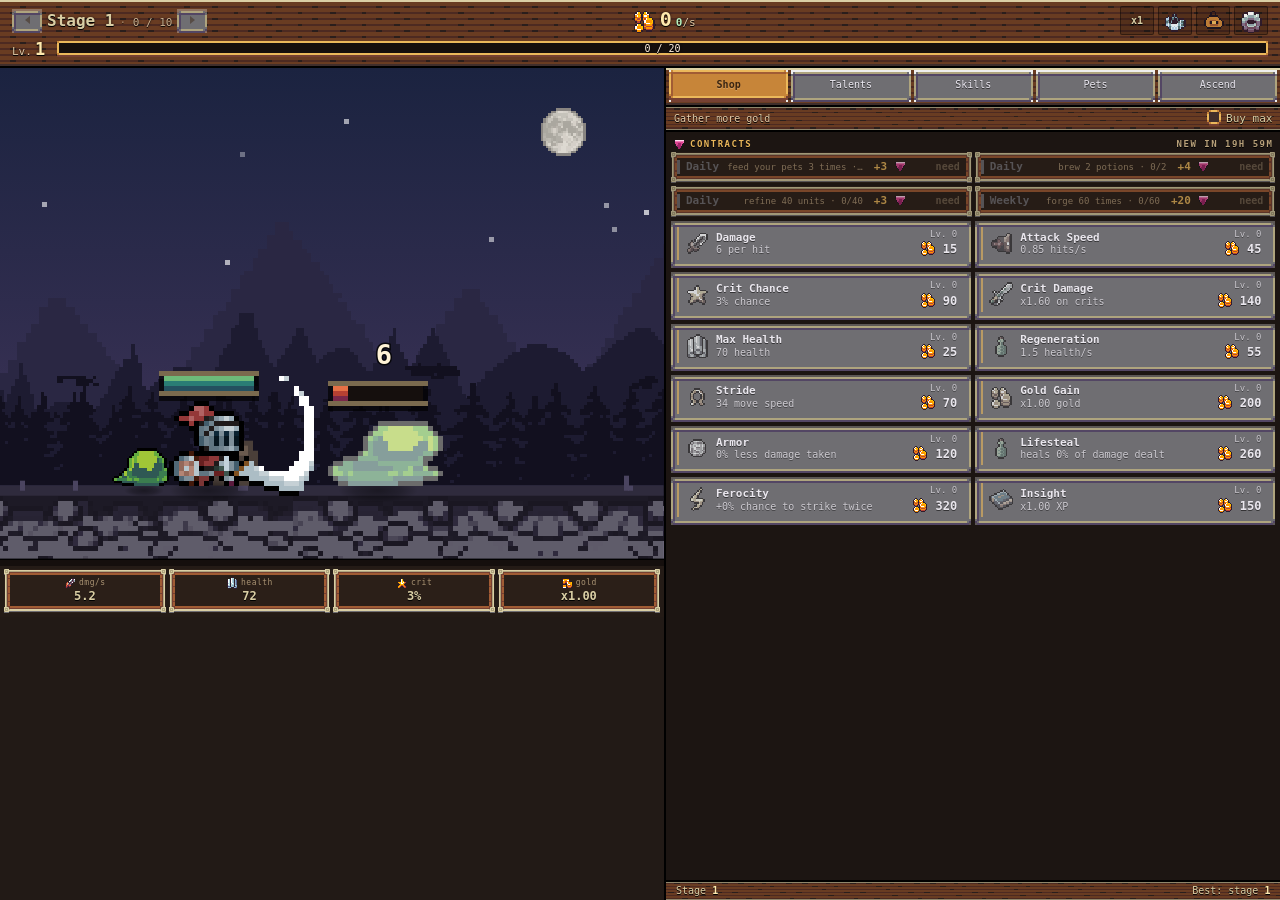
==== commit c9b6d153: "Feats lose their tops: every goal reached doubles into the next "Remove o teto, sempre que alcançar " ====
--- a/index.html
+++ b/index.html
@@ -402,12 +402,13 @@
 
       </div>
 
-      <!-- feats: lifetime marks, each worth a small permanent bonus -->
+      <!-- feats: lifetime ladders, every rung worth the bonus again -->
       <div class="prestige" id="asc-feats" hidden>
         <p class="prestige__note">
-          Feats are lifetime marks: the counters never reset, not even on an
-          awakening, and each finished feat pays a <b>small permanent
-          bonus</b> forever.
+          Feats are lifetime ladders: the counters never reset, not even on
+          an awakening, and each goal reached pays a <b>small permanent
+          bonus</b>, then <b>doubles</b> into the next one. No ladder has a
+          top.
         </p>
         <ul class="featlist" id="feats-list"></ul>
       </div>
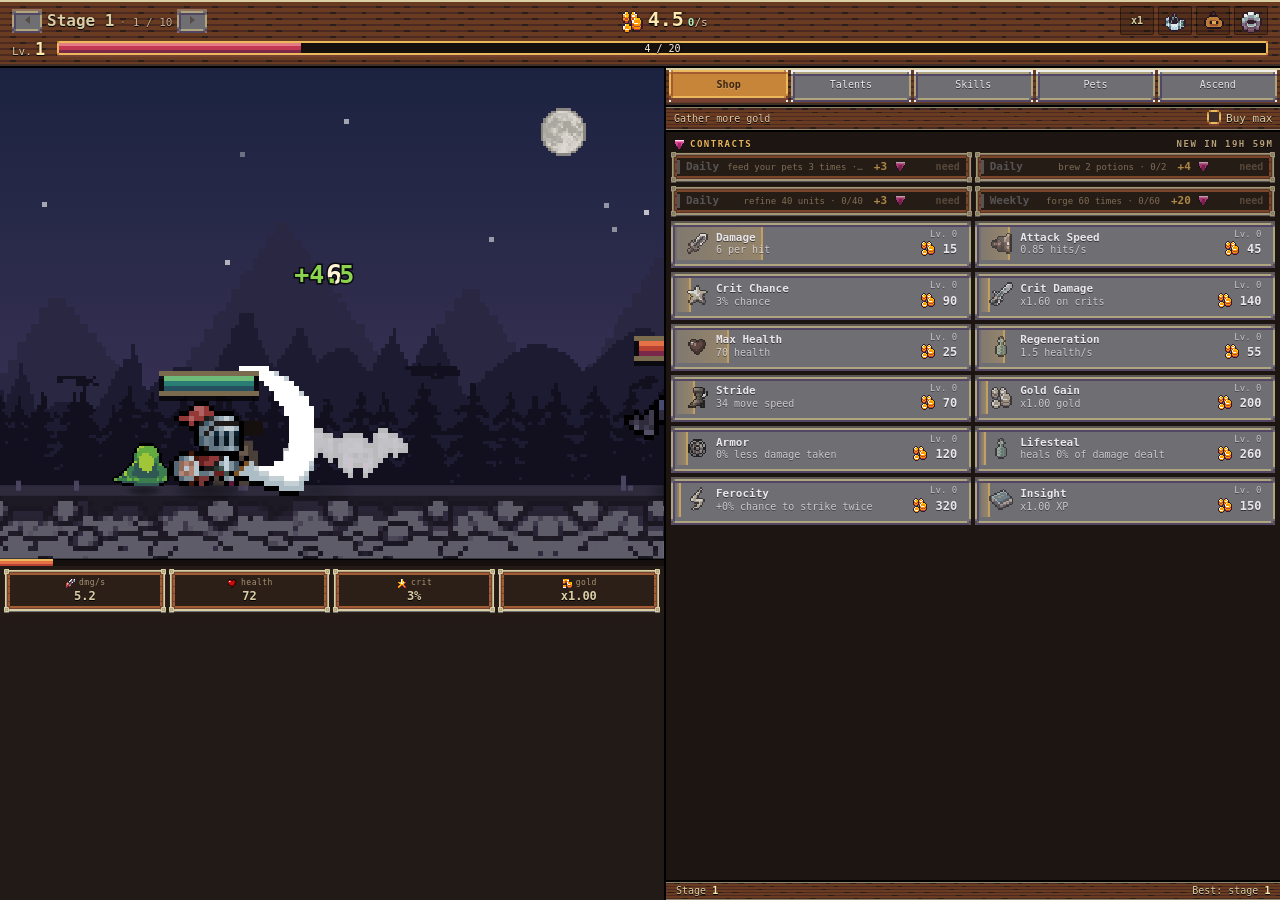
==== commit 8f42c21b: "The hero was swinging at nothing, and the pets went to work Two things came out of re-running the pr" ====
--- a/index.html
+++ b/index.html
@@ -340,7 +340,10 @@
     <!-- tab 5: pets. The slime is free; the rest are objectives. -->
     <div class="pane" id="pane-pets">
       <div class="pane__head">
-        <span class="pane__hint">Every tamed pet's buff is on.</span>
+        <div class="segmented" id="pets-switch">
+          <button class="is-on" data-pets="parade" type="button">Parade</button>
+          <button data-pets="trips" type="button">Expeditions</button>
+        </div>
         <span class="pane__points"><i class="ico ico--sm ico--fish"></i> <b id="pets-count">1/5</b></span>
       </div>
       <p class="pane__detail" id="pet-detail">
@@ -350,6 +353,17 @@
         your pick, walks beside you</b>.
       </p>
       <div class="pets" id="pets-list"></div>
+      <!-- The other twenty-one: sent out, and back with something. -->
+      <div class="trips" id="trips-pane" hidden>
+        <div class="opt-row opt-row--buttons" id="trip-picks">
+          <select id="trip-pet" aria-label="Pet"></select>
+          <select id="trip-road" aria-label="Road"></select>
+          <select id="trip-trip" aria-label="Length"></select>
+          <button class="equip" id="trip-go" type="button">Send</button>
+        </div>
+        <p class="pane__detail" id="trip-note"></p>
+        <div class="keys" id="trip-list"></div>
+      </div>
     </div>
 
     <!-- tab 6: ascension, the two reset layers -->
--- a/styles.css
+++ b/styles.css
@@ -95,7 +95,7 @@
 /* --- icons (Raven Fantasy strip, 32px each) --- */
 .ico {
   --i: 0;
-  --n: 64;
+  --n: 96;
   display: inline-block;
   width: 16px;
   height: 16px;
@@ -174,6 +174,39 @@
 .ico--river         { --i: 61; }
 .ico--twins         { --i: 62; }
 .ico--crownstars    { --i: 63; }
+/* the jewels and the parade's fitted pieces, one face each */
+.ico--jewel_haste   { --i: 64; }
+.ico--jewel_plenty  { --i: 65; }
+.ico--jewel_springs { --i: 66; }
+.ico--jewel_study   { --i: 67; }
+.ico--jewel_midas   { --i: 68; }
+.ico--jewel_cinders { --i: 69; }
+.ico--jewel_tithes  { --i: 70; }
+.ico--jewel_echoes  { --i: 71; }
+.ico--jewel_crucible{ --i: 72; }
+.ico--jewel_feast   { --i: 73; }
+.ico--arm_gelhelm   { --i: 74; }
+.ico--arm_wingbands { --i: 75; }
+.ico--arm_monocle   { --i: 76; }
+.ico--arm_collar    { --i: 77; }
+.ico--arm_ashcrown  { --i: 78; }
+.ico--arm_ribcuirass{ --i: 79; }
+.ico--arm_lanterncage{ --i: 80; }
+.ico--arm_muzzle    { --i: 81; }
+.ico--arm_furnacedoor{ --i: 82; }
+.ico--arm_horncaps  { --i: 83; }
+.ico--arm_goggles   { --i: 84; }
+.ico--arm_pauldrons { --i: 85; }
+.ico--arm_honeypot  { --i: 86; }
+.ico--arm_buckler   { --i: 87; }
+.ico--arm_gauntlets { --i: 88; }
+.ico--arm_ironhat   { --i: 89; }
+.ico--arm_hornguard { --i: 90; }
+.ico--arm_ovenmitts { --i: 91; }
+.ico--arm_visor     { --i: 92; }
+.ico--arm_harness   { --i: 93; }
+.ico--arm_cowl      { --i: 94; }
+.ico--arm_coinvest  { --i: 95; }
 
 .ico--lg { width: 24px; height: 24px; background-size: calc(var(--n) * 24px) 24px; background-position: calc(var(--i) * -24px) 0; }
 .ico--sm { width: 12px; height: 12px; background-size: calc(var(--n) * 12px) 12px; background-position: calc(var(--i) * -12px) 0; vertical-align: -2px; }
@@ -1386,6 +1419,23 @@
 /* The stock list is a ledger, not a bench: nothing here takes a tap. */
 .ore--ledger { cursor: default; }
 .ore--ledger:active { transform: none; }
+
+/* The expedition desk: three pickers, a send, and the pets on the road. */
+.trips { display: flex; flex-direction: column; gap: 5px; padding: 5px; min-height: 0; overflow-y: auto; }
+.trips[hidden] { display: none; }
+.trips select {
+  flex: 1 1 0;
+  min-width: 0;
+  padding: 3px 4px;
+  font: inherit;
+  font-size: 10px;
+  color: var(--cream);
+  background: #241a14;
+  border: 1px solid #4a3626;
+  border-radius: 3px;
+}
+.trips select:focus-visible { outline: 2px solid var(--gold); }
+#trip-go { flex: 0 0 auto; }
 
 /* The bestiary wears its subjects' own faces, pixel for pixel. */
 .hunt__thumb {
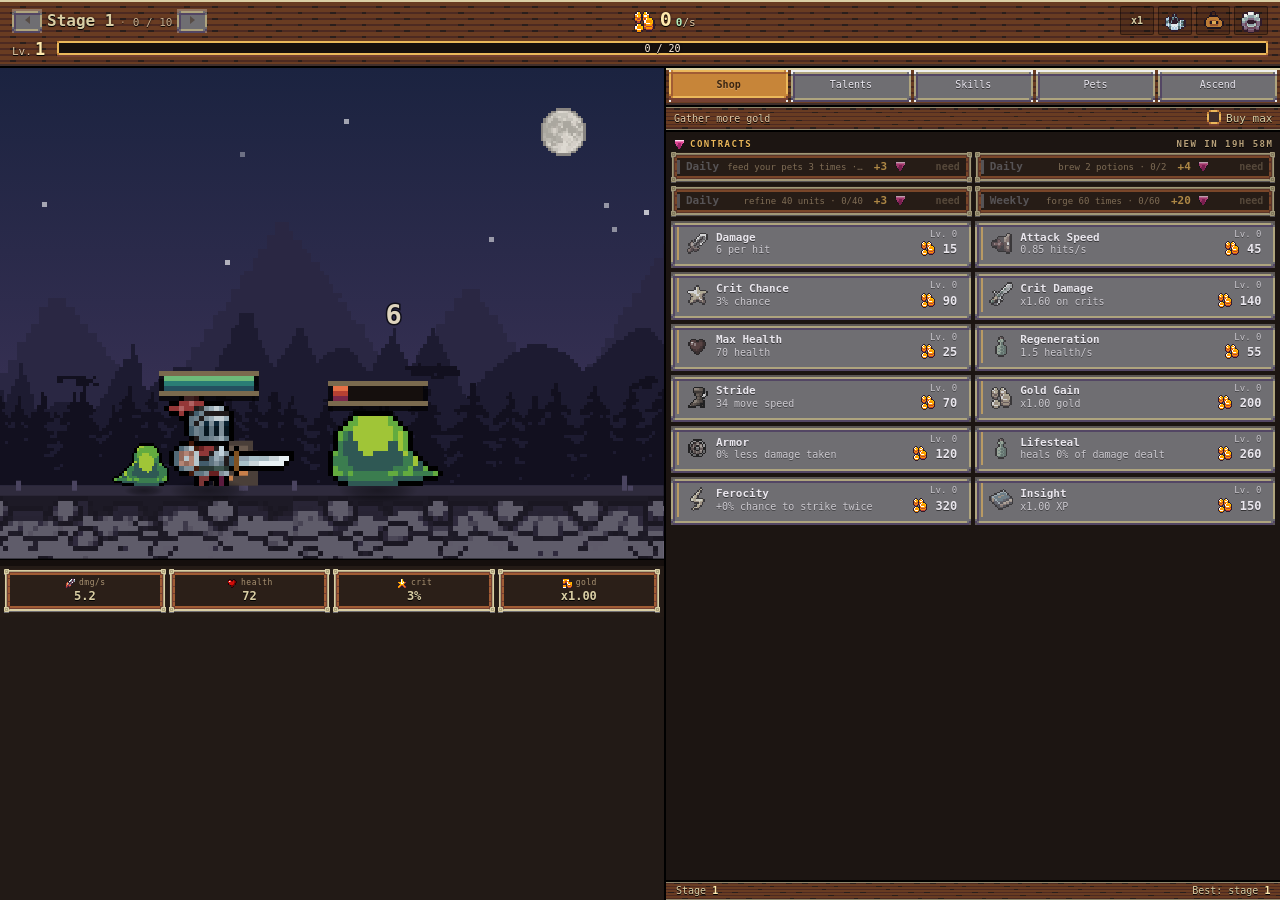
==== commit 096a877c: "Little RPG installs now, and plays with the plane in the air The last piece of the launch checklist " ====
--- a/index.html
+++ b/index.html
@@ -7,7 +7,25 @@
 <meta name="description" content="Idle RPG: the hero walks a straight line, kills on its own and clears stages while you buy upgrades, level up and spend skill points.">
 <title>Little RPG</title>
 <link rel="icon" href="assets/icons/icons.png" type="image/png">
+<!-- Installable: the manifest names it, the worker keeps it playable with
+     no signal. iOS reads its own tags rather than the manifest. -->
+<link rel="manifest" href="manifest.json">
+<link rel="apple-touch-icon" href="assets/app/apple-touch-icon.png">
+<meta name="apple-mobile-web-app-capable" content="yes">
+<meta name="mobile-web-app-capable" content="yes">
+<meta name="apple-mobile-web-app-status-bar-style" content="black-translucent">
+<meta name="apple-mobile-web-app-title" content="Little RPG">
 <link rel="stylesheet" href="styles.css">
+<script>
+  // The single-file build runs from file://, where there are no service
+  // workers and no manifest: registering there only prints an error at a
+  // player who double-clicked an .html to play offline already.
+  if ('serviceWorker' in navigator && location.protocol.startsWith('http')) {
+    addEventListener('load', () => {
+      navigator.serviceWorker.register('sw.js').catch(() => {});
+    });
+  }
+</script>
 </head>
 <body>
 
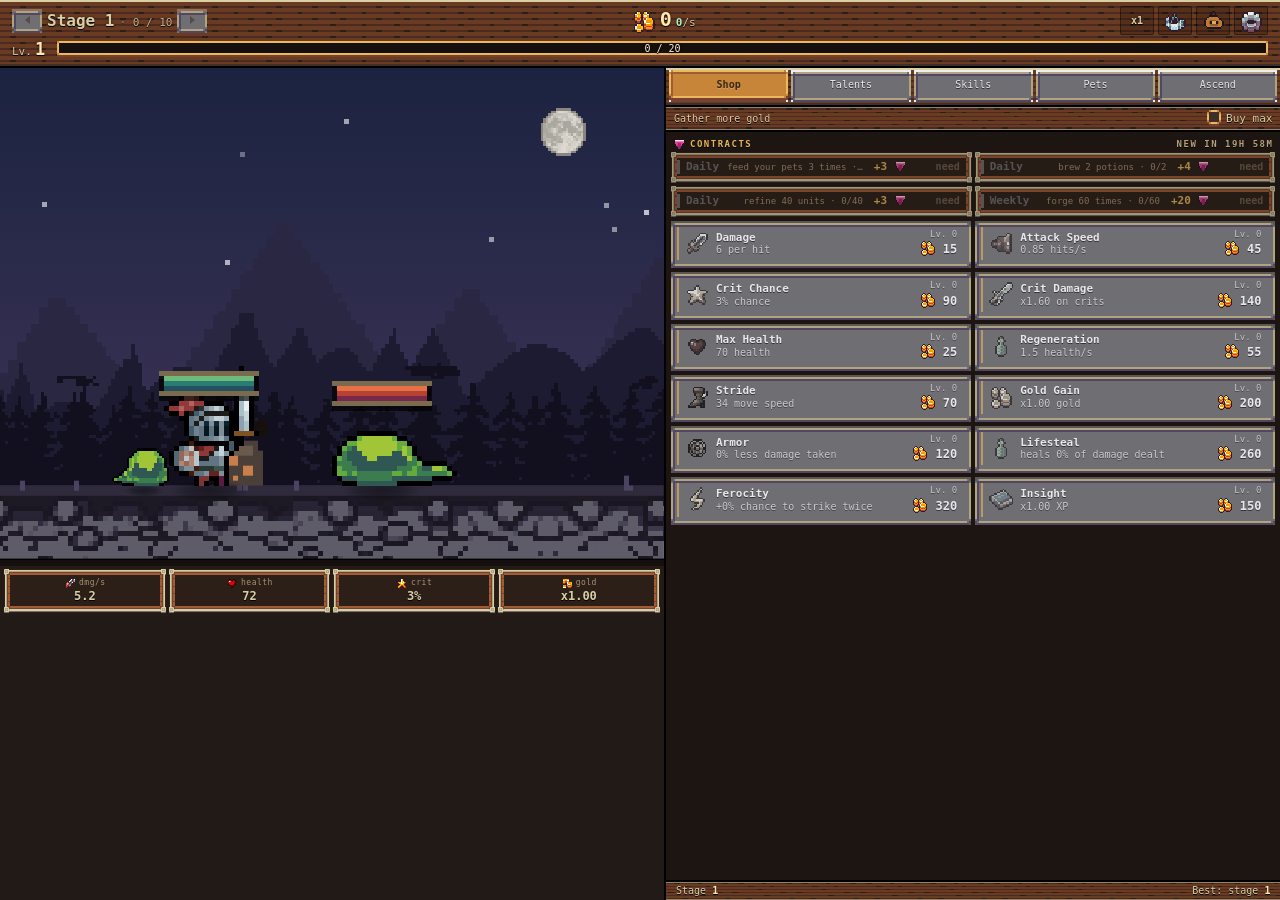
==== commit afe4a7ee: "The privacy policy tells the truth, and now it has a URL The old policy said "we have no servers, th" ====
--- a/index.html
+++ b/index.html
@@ -546,6 +546,13 @@
         </div>
         <p class="opt-note" id="import-note">This replaces the current save on this device.</p>
       </div>
+      <!-- Absolute on purpose: the downloaded single file has no sibling
+           page to point at, and inside the installed app this stays in
+           scope and opens without leaving it. -->
+      <p class="opt-note opt-note--legal">
+        <a id="opt-privacy" href="https://little-rpg.vercel.app/privacy.html"
+           target="_blank" rel="noopener">Privacy policy</a>
+      </p>
     </div>
     <button class="act-btn" id="options-close" type="button">Close</button>
   </div>
--- a/styles.css
+++ b/styles.css
@@ -1446,6 +1446,11 @@
   image-rendering: pixelated;
 }
 
+/* Same story one level down: the name cell of an armor row has to be
+   allowed to shrink, or it sets the width of the whole two-column list. */
+#petarmor-list .ore { grid-template-columns: minmax(0, 1fr) auto auto 46px; }
+#petarmor-list .ore__name { overflow: hidden; white-space: nowrap; text-overflow: ellipsis; }
+
 /* The piece on top, its wearer under it, neither allowed to tangle. */
 .armor__who {
   display: block;
@@ -1968,6 +1973,9 @@
 .opt-row--buttons { justify-content: stretch; }
 .opt-row--buttons .equip { flex: 1 1 0; justify-content: center; text-align: center; }
 .opt-note { font-size: 9px; line-height: 1.35; color: var(--ink-dim); }
+.opt-note--legal { margin-top: 8px; text-align: center; }
+.opt-note--legal a { color: var(--ink-dim); }
+.opt-note--legal a:hover { color: var(--gold); }
 
 /* The import pane: a real box the save can land in whole, because native
    prompt dialogs vanish inside Android webviews and truncate long pastes. */
@@ -2195,7 +2203,10 @@
    showing one column of a list that had room for two. */
 @container panel (min-width: 470px) {
   .shop, .forge, .pets, .featlist { grid-template-columns: repeat(2, 1fr); }
-  .keys, #cauldron { grid-template-columns: repeat(2, 1fr); }
+  /* minmax(0, 1fr), not 1fr: a bare fr track floors at its content, so one
+     long row (the pet armor, which carries a piece AND its wearer) sizes
+     both columns past the panel and the list clips at the right edge. */
+  .keys, #cauldron { grid-template-columns: repeat(2, minmax(0, 1fr)); }
   .prestige { display: grid; grid-template-columns: repeat(2, 1fr); align-content: start; }
   .prestige__gain, .prestige__note, .big-btn, .perks, .featlist { grid-column: 1 / -1; }
 }
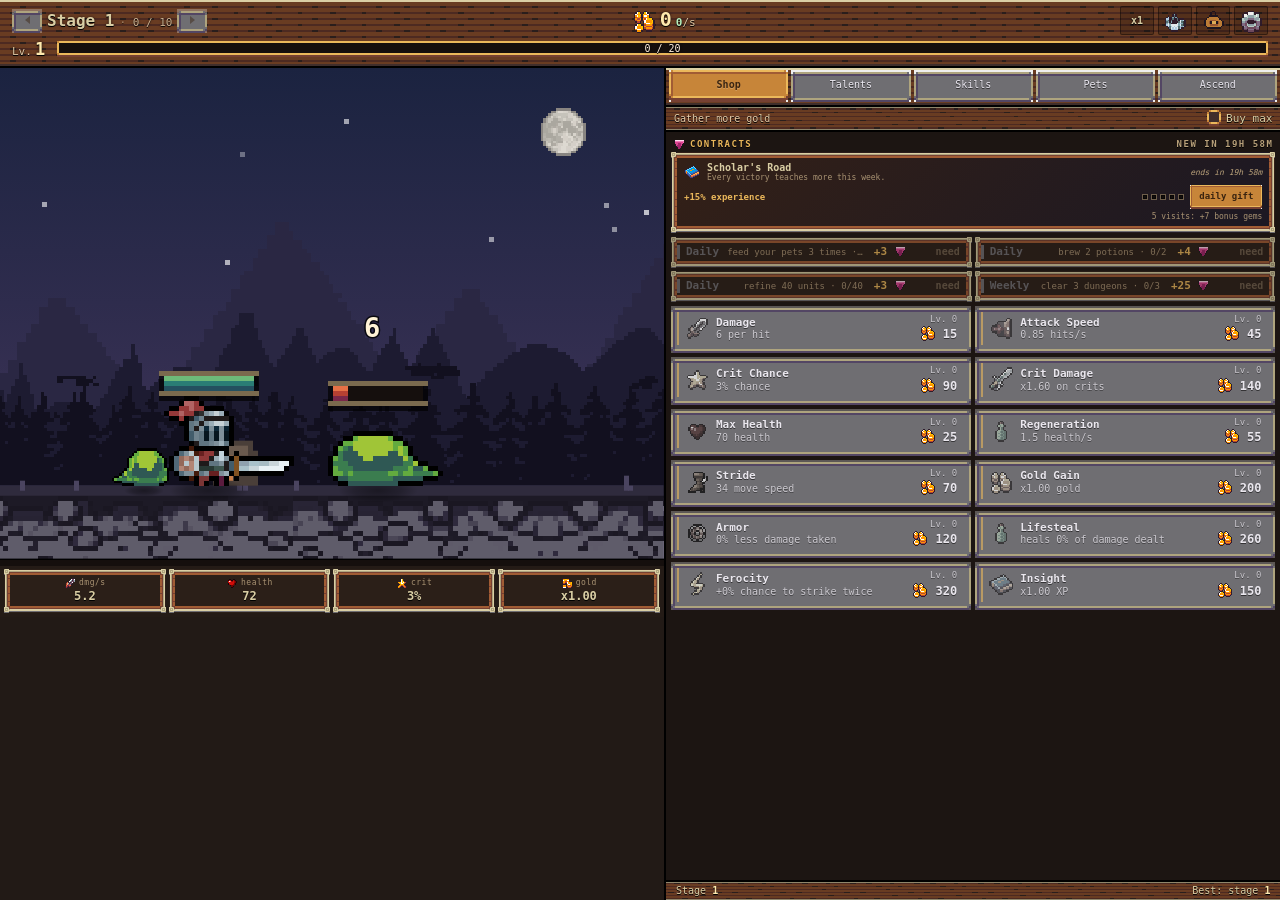
==== commit 5c994a41: "Add rotating weekly festivals and daily gifts" ====
--- a/index.html
+++ b/index.html
@@ -162,6 +162,19 @@
           <h3 class="sect sect--quests"><i class="ico ico--sm ico--gem"></i>
             <span id="quests-title">Contracts</span>
             <em class="quests__next" id="quests-next"></em></h3>
+          <section class="week-event" id="week-event" aria-labelledby="event-name">
+            <div class="week-event__head">
+              <i class="ico" id="event-icon"></i>
+              <span><b id="event-name">Weekly festival</b><small id="event-desc"></small></span>
+              <em id="event-left"></em>
+            </div>
+            <div class="week-event__foot">
+              <span class="week-event__boon" id="event-boon"></span>
+              <span class="week-event__stamps" id="event-stamps" aria-label="Weekly visits"></span>
+              <button class="event-gift" id="event-gift" type="button">Daily gift</button>
+            </div>
+            <small class="week-event__chest" id="event-chest">5 visits: +7 bonus gems</small>
+          </section>
           <div class="keys" id="quests"></div>
         </li>
       </ul>
--- a/styles.css
+++ b/styles.css
@@ -883,6 +883,84 @@
 .quests__next { margin-left: auto; font-style: normal; font-size: 9px; color: #b9a17a; }
 .quest.is-done { opacity: .55; }
 
+/* One world mood for the whole UTC week. It sits with contracts because the
+   objective is the weekly contract grown into a named event, not another
+   menu the player must remember to inspect. */
+.week-event {
+  --px: 1;
+  display: grid;
+  gap: 3px;
+  padding: 4px 7px 5px;
+  color: var(--ink);
+  background: linear-gradient(135deg, #332017, #1c1823);
+  border-style: solid;
+  border-width: calc(var(--px) * 6px) calc(var(--px) * 6px) calc(var(--px) * 7px);
+  border-image-source: url(assets/ui/board.png);
+  border-image-slice: 6 6 7 6;
+  border-image-repeat: round;
+  image-rendering: pixelated;
+}
+.week-event__head {
+  display: grid;
+  grid-template-columns: 18px minmax(0, 1fr) auto;
+  align-items: center;
+  gap: 5px;
+}
+.week-event__head > span { min-width: 0; }
+.week-event__head b {
+  display: block;
+  overflow: hidden;
+  font-size: 10px;
+  color: var(--cream);
+  text-overflow: ellipsis;
+  white-space: nowrap;
+}
+.week-event__head small {
+  display: block;
+  overflow: hidden;
+  font-size: 8px;
+  color: var(--ink-dim);
+  text-overflow: ellipsis;
+  white-space: nowrap;
+}
+.week-event__head em { font-size: 8px; color: #b9a17a; white-space: nowrap; }
+.week-event__foot { display: flex; align-items: center; gap: 6px; min-width: 0; }
+.week-event__boon { font-size: 9px; font-weight: 700; color: var(--gold); white-space: nowrap; }
+.week-event__stamps { display: flex; gap: 3px; margin-left: auto; }
+.week-event__stamps i {
+  width: 6px;
+  height: 6px;
+  background: #120e0c;
+  border: 1px solid #6f5f4c;
+  box-shadow: inset 0 0 0 1px #0008;
+}
+.week-event__stamps i.is-on { background: var(--gold); border-color: #ffe09b; }
+.event-gift {
+  --px: 1;
+  min-height: 24px;
+  padding: 1px 6px 2px;
+  font: inherit;
+  font-size: 9px;
+  font-weight: 700;
+  color: var(--ink-dark);
+  cursor: pointer;
+  white-space: nowrap;
+  border-style: solid;
+  border-width: calc(var(--px) * 3px) calc(var(--px) * 3px) calc(var(--px) * 4px);
+  border-image-source: url(assets/ui/button.png);
+  border-image-slice: 3 3 4 3 fill;
+  border-image-repeat: stretch;
+  image-rendering: pixelated;
+}
+.event-gift:disabled {
+  color: #d5d0d7;
+  cursor: default;
+  border-image-source: url(assets/ui/button_disabled.png);
+}
+.event-gift:not(:disabled):active { transform: translateY(1px); }
+.week-event__chest { font-size: 8px; color: var(--ink-dim); text-align: right; }
+.week-event__chest.is-earned { color: var(--green); }
+
 /* A path card carries four trade-off clauses; two abreast clips them, so
    the list stays one column even where .keys goes to two. */
 #path-list { grid-template-columns: 1fr; }
@@ -2070,7 +2148,8 @@
       itself with the switch three screens up.
    ============================================================ */
 @media (max-height: 480px) {
-  .tab { --px: 1; padding: 3px 1px 4px; }
+  .tab { --px: 1; padding: 2px 3px 3px; font-size: 8px; }
+  .tabs { gap: 1px; padding: 1px 2px 2px; }
   .segmented button { --px: 1; padding: 3px 6px 4px; }
   #skill-switch button, #tree-switch button { padding: 3px 2px 4px; }
   .equip { --px: 1; padding: 3px 7px 4px; }
@@ -2080,6 +2159,28 @@
   .skillbar { gap: 6px; }
   .workshop { gap: 4px; padding: 4px; }
   .ore { gap: 6px; }
+
+  /* The right panel has less width on a phone so the arena can remain the
+     visual focus. Tighten its repeatable rows instead of shrinking the text
+     into illegibility: less frame, padding and gap buys another useful row. */
+  .shop { gap: 2px; padding: 2px 3px; }
+  .quests { gap: 2px; }
+  .sect--quests { margin-top: 0; }
+  .week-event { gap: 2px; padding: 2px 4px 3px; }
+  .week-event__head small { display: none; }
+  .week-event__chest { display: none; }
+  .week-event__foot { gap: 4px; }
+  .event-gift { min-height: 21px; padding-inline: 4px; font-size: 8px; }
+  .up {
+    grid-template-columns: 24px minmax(0, 1fr) auto;
+    gap: 4px;
+    padding: 1px 4px 2px;
+  }
+  .up__name { font-size: 10px; }
+  .up__effect { font-size: 9px; }
+  .up__lvl { font-size: 8px; }
+  .up__cost { font-size: 10px; }
+  .foot { padding: 2px 6px 3px; font-size: 9px; }
 
   /* the one-scroller inversion, tree panes only */
   #pane-talents.is-on, #pane-skills.is-on { overflow-y: auto; }
@@ -2117,9 +2218,9 @@
 @media (min-width: 560px) and (min-aspect-ratio: 1/1) {
   #app {
     display: grid;
-    /* The arena never gets so narrow that the fight stops reading, and
-       never so wide that the panel is the cramped one. */
-    grid-template-columns: minmax(300px, 42%) 1fr;
+    /* Keep the world as the visual focus on phones. The panel still has a
+       hard 240px floor, while the arena grows from 320px to a 560px cap. */
+    grid-template-columns: clamp(320px, 55%, 560px) minmax(240px, 1fr);
     grid-template-rows: auto 1fr;
     max-width: none;
     /* Landscape puts the notch on a SIDE, so the bottom inset the portrait
@@ -2179,9 +2280,8 @@
     grid-column: 2;
     min-width: 0;
     min-height: 0;
-    /* Pane internals size themselves off THIS box, not the viewport: with
-       the arena taking 42%, viewport width stopped meaning anything to
-       them. */
+    /* Pane internals size themselves off THIS box, not the viewport: once
+       the split becomes fluid, viewport width stops describing their room. */
     container-type: inline-size;
     container-name: panel;
   }
@@ -2189,6 +2289,19 @@
   /* The panel is short and wide now, so the tabs give back a row of height
      they no longer need to spend on two lines of label. */
   .tab { font-size: 10px; padding: 3px 2px 4px; }
+}
+
+/* Short landscape phones should spend every available vertical pixel on the
+   scene. Taller devices keep the 4:3 camera above so sprites do not become
+   oversized merely because a tablet has more height. */
+@media (min-width: 560px) and (min-aspect-ratio: 1/1) and (max-height: 480px) {
+  .arena { flex: 1 1 auto; }
+  #stage {
+    flex: 1 1 auto;
+    height: 100%;
+    aspect-ratio: auto;
+    max-height: none;
+  }
 }
 
 /* ============================================================
@@ -2198,9 +2311,16 @@
    684px; a 667px phone gives it 367px. The viewport number is not the one
    that decides how many columns fit.
    ============================================================ */
-/* 470, not 520: an 844x390 phone gives the panel 490px, so a threshold of
-   520 missed the device this rework was for by thirty pixels and left it
-   showing one column of a list that had room for two. */
+/* Upgrade cards are short labels and prices, so they can split before the
+   sentence-heavy panes below. */
+@container panel (min-width: 360px) {
+  /* The compact phone layout gives the panel about 380px on an 844px-wide
+     screen. Upgrade rows tolerate the narrower cards well and gain much
+     more from showing two choices per line; sentence-heavy panes wait for
+     the wider threshold below. */
+  .shop { grid-template-columns: repeat(2, minmax(0, 1fr)); }
+}
+
 @container panel (min-width: 470px) {
   .shop, .forge, .pets, .featlist { grid-template-columns: repeat(2, 1fr); }
   /* minmax(0, 1fr), not 1fr: a bare fr track floors at its content, so one
@@ -2276,85 +2396,6 @@
 @media (prefers-reduced-motion: reduce) {
   .rotate__phone { animation: none; transform: rotate(-90deg); }
 }
-
-/* ============================================================
-   Landscape with height to spare: the arena becomes a BAND
-
-   Two columns exist because a phone turned sideways is 390px tall and a
-   full-width arena there is a 140px strip: the zoom falls to its floor, the
-   844px of width become 422 units of road, and the hero is an ant in a field
-   while the panel is left with one row.
-
-   Give the screen real height and that reverses. The band gets 240px+, the
-   zoom holds at 3, and the arena becomes the wide vista this game is drawn
-   for -- big sky, a blood moon, the enemy walking in from a long way off --
-   with the panel spread full width underneath in three columns.
-
-   THE THRESHOLD IS NOT A GUESS. The band's height is 38vh and the zoom is
-   round(height / 92), so the zoom holds at 3 only while 38vh >= 230px, i.e.
-   from a 640px-tall viewport up. One pixel under that, the zoom drops to 2,
-   the visible road doubles, and the band is the wrong answer again.
-   ============================================================ */
-@media (min-width: 560px) and (max-width: 1279px) and (min-aspect-ratio: 1/1) and (min-height: 640px) {
-  #app {
-    display: flex;
-    flex-direction: column;
-    grid-template-columns: none;
-  }
-  .stage-col {
-    display: flex;
-    flex-direction: column;
-    flex: none;
-    border-right: 0;
-    /* What the band shows BESIDE the window: the same wood as the HUD, so
-       the arena reads as a thing set into the cabinet rather than a canvas
-       that failed to stretch. */
-    background-color: var(--wood-dkr);
-    /* Dark enough that the window is the lit thing on the band and the wood
-       is what it is set into. At the HUD's overlay the planks read as the
-       subject instead. */
-    background-image: linear-gradient(#000000ad, #000000ad), url(assets/ui/wood.png);
-    background-size: auto, calc(32px * var(--px)) calc(6px * var(--px));
-    image-rendering: pixelated;
-  }
-
-  /* THE RATIO IS THE HERO'S PLACE ON SCREEN, not a taste call.
-     `heroAnchor` is `1 - WALK_IN / worldWidth`; worldWidth is worldHeight
-     times the canvas ratio; and the zoom holds worldHeight at about 92. So
-     2.2 gives ~200 units of road and stands the hero at 0.55. Full width on
-     a 1920px screen gave 480 units and pinned him at 0.78 against the anchor
-     clamp, with a thousand pixels of ground nobody walks on behind him.
-
-     Narrowing the BOX and not the zoom is the whole point: the sprites stay
-     at the scale they always were, and the panel keeps every pixel of its
-     height, because neither of those is paying for the framing. */
-  .arena {
-    flex: none;
-    height: clamp(240px, 38vh, 380px);
-    aspect-ratio: 2.2 / 1;
-    width: auto;
-    max-width: 100%;
-    margin-inline: auto;
-    /* the seam under the band belongs to the band, not to the window */
-    border-bottom: 0;
-    box-shadow: 0 0 0 2px #000, 0 0 0 5px var(--wood-dk), 0 0 0 7px #000;
-  }
-  /* Fills the window: no aspect clamp needed once the height is real. */
-  #stage {
-    flex: 1 1 auto;
-    width: 100%;
-    height: 100%;
-    aspect-ratio: auto;
-    max-height: none;
-  }
-  .statbar { border-right: 0; border-top: 2px solid #000; border-bottom: 2px solid #000; }
-  .panel { flex: 1 1 auto; min-height: 0; }
-}
-
-/* The band's 380px cap stays a cap. It was raised once, to 60vh, to buy the
-   camera enough height to zoom in and bring the hero off the right edge --
-   and that is exactly what made the sprites huge and left the panel a strip.
-   Band height is the panel's height. Spend it there. */
 
 /* ============================================================
    The HUD on a screen that has room
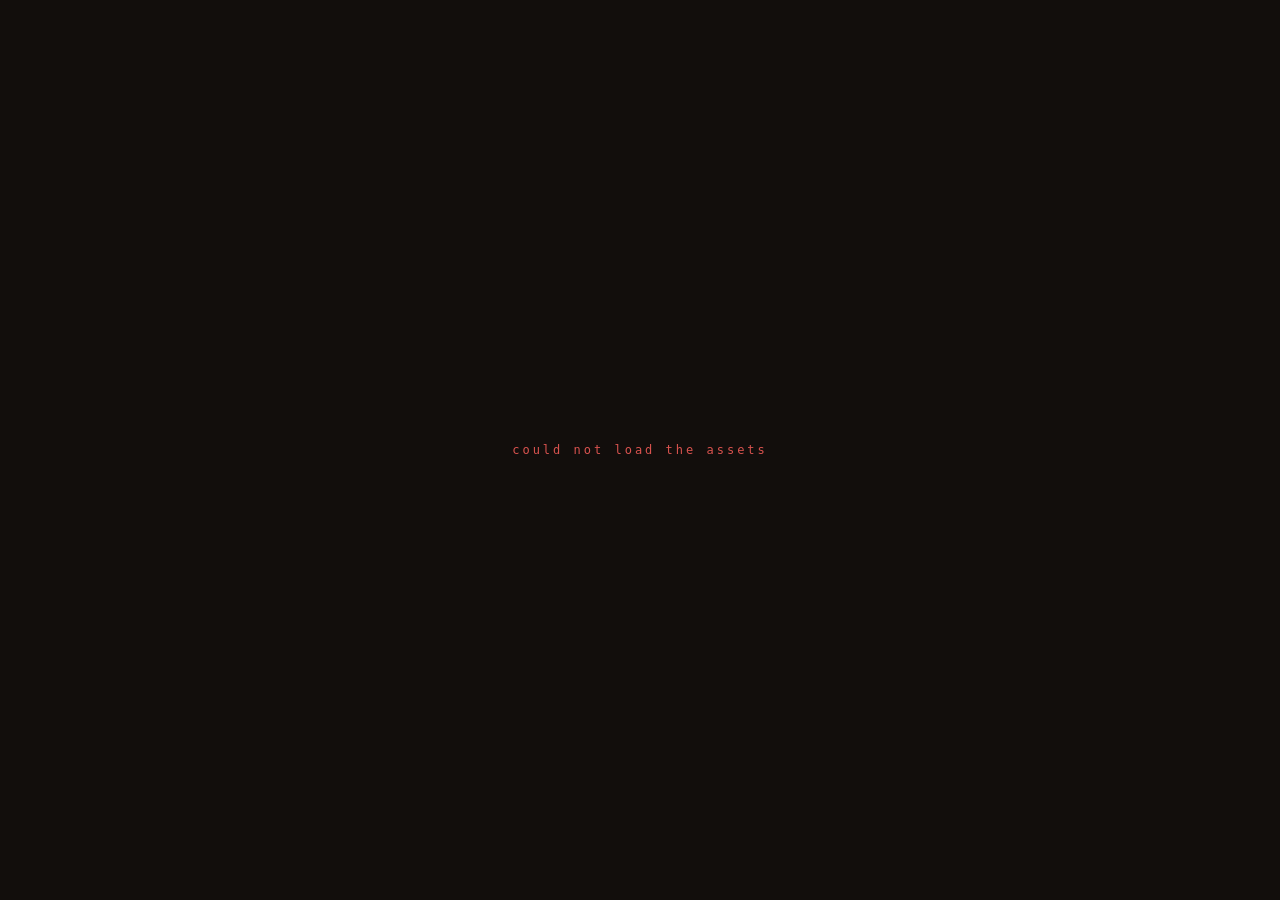
==== commit 7c118770: "Add separate mobile UI shell" ====
--- a/index.html
+++ b/index.html
@@ -9,13 +9,26 @@
 <link rel="icon" href="assets/icons/icons.png" type="image/png">
 <!-- Installable: the manifest names it, the worker keeps it playable with
      no signal. iOS reads its own tags rather than the manifest. -->
-<link rel="manifest" href="manifest.json">
+<link rel="manifest" id="app-manifest" href="manifest.json">
 <link rel="apple-touch-icon" href="assets/app/apple-touch-icon.png">
 <meta name="apple-mobile-web-app-capable" content="yes">
 <meta name="mobile-web-app-capable" content="yes">
 <meta name="apple-mobile-web-app-status-bar-style" content="black-translucent">
 <meta name="apple-mobile-web-app-title" content="Little RPG">
 <link rel="stylesheet" href="styles.css">
+<script>
+  // Mobile is an explicit shell, never a breakpoint imposed on the browser
+  // build. The app-store/PWA entry point selects it with ?ui=mobile; opening
+  // index.html normally keeps the existing browser interface unchanged.
+  if (new URLSearchParams(location.search).get('ui') === 'mobile') {
+    document.documentElement.dataset.ui = 'mobile';
+    document.getElementById('app-manifest').href = 'manifest-mobile.json';
+    const mobileStyles = document.createElement('link');
+    mobileStyles.rel = 'stylesheet';
+    mobileStyles.href = 'mobile.css';
+    document.head.append(mobileStyles);
+  }
+</script>
 <script>
   // The single-file build runs from file://, where there are no service
   // workers and no manifest: registering there only prints an error at a
@@ -162,19 +175,6 @@
           <h3 class="sect sect--quests"><i class="ico ico--sm ico--gem"></i>
             <span id="quests-title">Contracts</span>
             <em class="quests__next" id="quests-next"></em></h3>
-          <section class="week-event" id="week-event" aria-labelledby="event-name">
-            <div class="week-event__head">
-              <i class="ico" id="event-icon"></i>
-              <span><b id="event-name">Weekly festival</b><small id="event-desc"></small></span>
-              <em id="event-left"></em>
-            </div>
-            <div class="week-event__foot">
-              <span class="week-event__boon" id="event-boon"></span>
-              <span class="week-event__stamps" id="event-stamps" aria-label="Weekly visits"></span>
-              <button class="event-gift" id="event-gift" type="button">Daily gift</button>
-            </div>
-            <small class="week-event__chest" id="event-chest">5 visits: +7 bonus gems</small>
-          </section>
           <div class="keys" id="quests"></div>
         </li>
       </ul>
@@ -655,6 +655,9 @@
 
 <div class="loading" id="loading"><span>loading...</span></div>
 
+<!-- The mobile shell is inert in the browser build. It only rearranges the
+     existing controls when the explicit mobile entry point selected it. -->
+<script type="module" src="src/mobile/shell.js"></script>
 <script type="module" src="src/main.js"></script>
 </body>
 </html>
